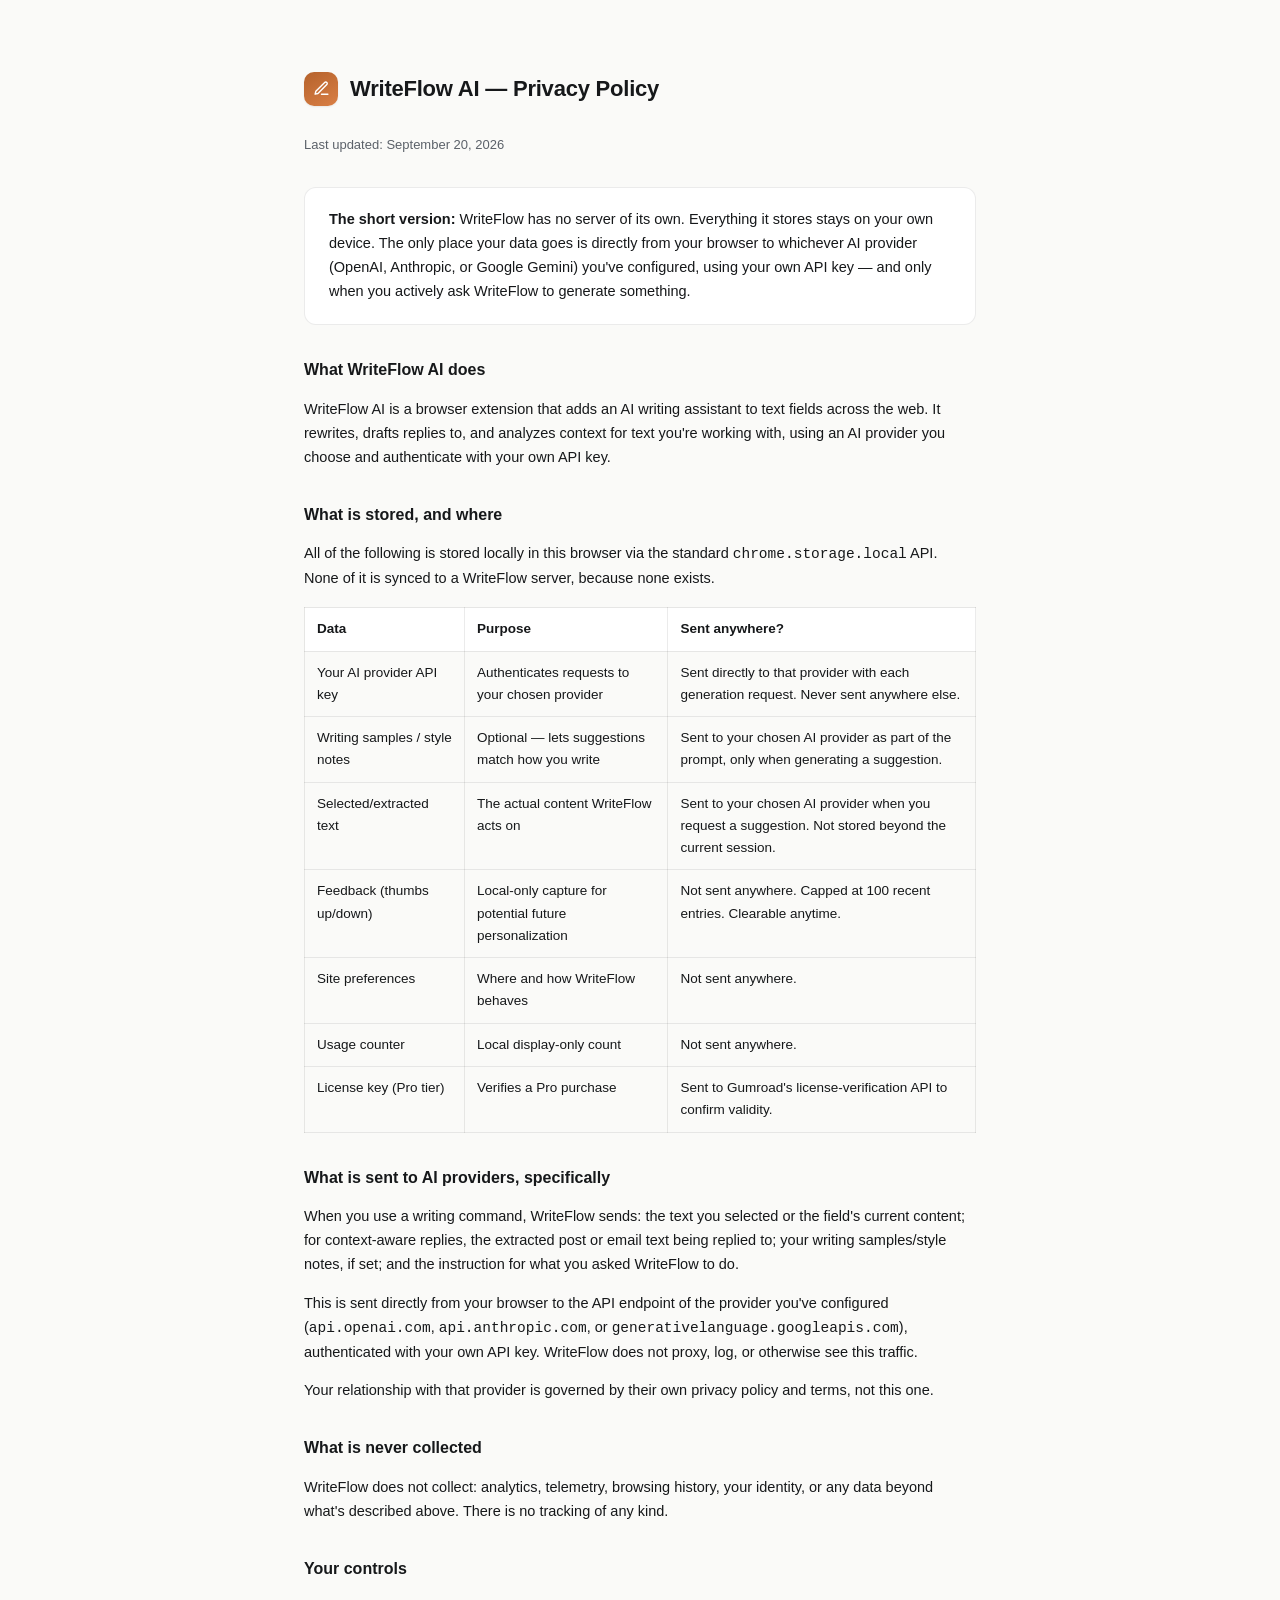
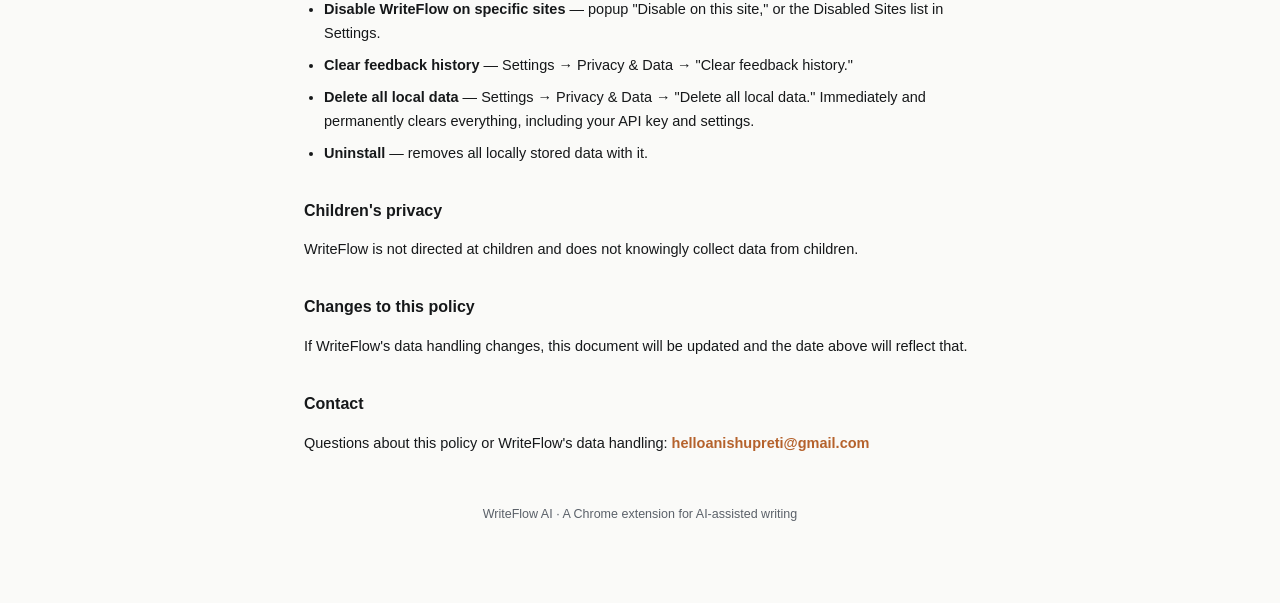
==== privacy-policy.html @ 7f899734 "Add files via upload" ====
<!doctype html>
<html lang="en">
<head>
<meta charset="utf-8" />
<meta name="viewport" content="width=device-width, initial-scale=1" />
<title>WriteFlow AI — Privacy Policy</title>
<style>
  :root {
    --ink: #16181A; --bg: #FAFAF8; --surface: #FFFFFF; --muted: #5B6169;
    --accent: #B5622C; --accent-2: #D97F45;
    --border: rgba(0,0,0,0.08); --shadow-sm: 0 1px 2px rgba(0,0,0,.07);
  }
  * { box-sizing: border-box; }
  body {
    max-width: 720px; margin: 0 auto; padding: 56px 24px 80px;
    font-family: -apple-system, BlinkMacSystemFont, "Segoe UI", Arial, sans-serif;
    color: var(--ink); background: var(--bg); line-height: 1.65;
  }
  header { display: flex; align-items: center; gap: 12px; margin-bottom: 8px; }
  .mark { width: 34px; height: 34px; border-radius: 10px; background: linear-gradient(150deg, var(--accent), var(--accent-2));
    display: flex; align-items: center; justify-content: center; box-shadow: var(--shadow-sm); flex-shrink: 0; }
  h1 { font-size: 22px; font-weight: 800; letter-spacing: -0.01em; }
  p.updated { color: var(--muted); font-size: 13px; margin: 12px 0 32px; }
  h2 { font-size: 16px; font-weight: 750; margin: 32px 0 12px; }
  p { font-size: 14.5px; margin-bottom: 14px; }
  table { width: 100%; border-collapse: collapse; margin: 16px 0; font-size: 13.5px; }
  th, td { text-align: left; padding: 10px 12px; border: 1px solid var(--border); vertical-align: top; }
  th { background: var(--surface); font-weight: 700; }
  .card { background: var(--surface); border: 1px solid var(--border); border-radius: 12px; padding: 20px 24px; margin: 18px 0; }
  a { color: var(--accent); font-weight: 650; text-decoration: none; }
  a:hover { text-decoration: underline; }
  ul { padding-left: 20px; }
  li { margin-bottom: 8px; font-size: 14.5px; }
  footer { margin-top: 48px; font-size: 12.5px; color: var(--muted); text-align: center; }
</style>
</head>
<body>
  <header>
    <div class="mark">
      <svg width="17" height="17" viewBox="0 0 24 24" fill="none" stroke="#fff" stroke-width="2" stroke-linecap="round" stroke-linejoin="round"><path d="M12 20h9"/><path d="M16.5 3.5a2.121 2.121 0 0 1 3 3L7 19l-4 1 1-4Z"/></svg>
    </div>
    <h1>WriteFlow AI — Privacy Policy</h1>
  </header>
  <p class="updated">Last updated: September 20, 2026</p>

  <div class="card">
    <p style="margin:0;"><b>The short version:</b> WriteFlow has no server of its own. Everything it stores stays on your own device. The only place your data goes is directly from your browser to whichever AI provider (OpenAI, Anthropic, or Google Gemini) you've configured, using your own API key — and only when you actively ask WriteFlow to generate something.</p>
  </div>

  <h2>What WriteFlow AI does</h2>
  <p>WriteFlow AI is a browser extension that adds an AI writing assistant to text fields across the web. It rewrites, drafts replies to, and analyzes context for text you're working with, using an AI provider you choose and authenticate with your own API key.</p>

  <h2>What is stored, and where</h2>
  <p>All of the following is stored locally in this browser via the standard <code>chrome.storage.local</code> API. None of it is synced to a WriteFlow server, because none exists.</p>

  <table>
    <tr><th>Data</th><th>Purpose</th><th>Sent anywhere?</th></tr>
    <tr><td>Your AI provider API key</td><td>Authenticates requests to your chosen provider</td><td>Sent directly to that provider with each generation request. Never sent anywhere else.</td></tr>
    <tr><td>Writing samples / style notes</td><td>Optional — lets suggestions match how you write</td><td>Sent to your chosen AI provider as part of the prompt, only when generating a suggestion.</td></tr>
    <tr><td>Selected/extracted text</td><td>The actual content WriteFlow acts on</td><td>Sent to your chosen AI provider when you request a suggestion. Not stored beyond the current session.</td></tr>
    <tr><td>Feedback (thumbs up/down)</td><td>Local-only capture for potential future personalization</td><td>Not sent anywhere. Capped at 100 recent entries. Clearable anytime.</td></tr>
    <tr><td>Site preferences</td><td>Where and how WriteFlow behaves</td><td>Not sent anywhere.</td></tr>
    <tr><td>Usage counter</td><td>Local display-only count</td><td>Not sent anywhere.</td></tr>
    <tr><td>License key (Pro tier)</td><td>Verifies a Pro purchase</td><td>Sent to Gumroad's license-verification API to confirm validity.</td></tr>
  </table>

  <h2>What is sent to AI providers, specifically</h2>
  <p>When you use a writing command, WriteFlow sends: the text you selected or the field's current content; for context-aware replies, the extracted post or email text being replied to; your writing samples/style notes, if set; and the instruction for what you asked WriteFlow to do.</p>
  <p>This is sent directly from your browser to the API endpoint of the provider you've configured (<code>api.openai.com</code>, <code>api.anthropic.com</code>, or <code>generativelanguage.googleapis.com</code>), authenticated with your own API key. WriteFlow does not proxy, log, or otherwise see this traffic.</p>
  <p>Your relationship with that provider is governed by their own privacy policy and terms, not this one.</p>

  <h2>What is never collected</h2>
  <p>WriteFlow does not collect: analytics, telemetry, browsing history, your identity, or any data beyond what's described above. There is no tracking of any kind.</p>

  <h2>Your controls</h2>
  <ul>
    <li><b>Disable WriteFlow on specific sites</b> — popup "Disable on this site," or the Disabled Sites list in Settings.</li>
    <li><b>Clear feedback history</b> — Settings → Privacy &amp; Data → "Clear feedback history."</li>
    <li><b>Delete all local data</b> — Settings → Privacy &amp; Data → "Delete all local data." Immediately and permanently clears everything, including your API key and settings.</li>
    <li><b>Uninstall</b> — removes all locally stored data with it.</li>
  </ul>

  <h2>Children's privacy</h2>
  <p>WriteFlow is not directed at children and does not knowingly collect data from children.</p>

  <h2>Changes to this policy</h2>
  <p>If WriteFlow's data handling changes, this document will be updated and the date above will reflect that.</p>

  <h2>Contact</h2>
  <p>Questions about this policy or WriteFlow's data handling: <a href="mailto:helloanishupreti@gmail.com">helloanishupreti@gmail.com</a></p>

  <footer>WriteFlow AI · A Chrome extension for AI-assisted writing</footer>
</body>
</html>
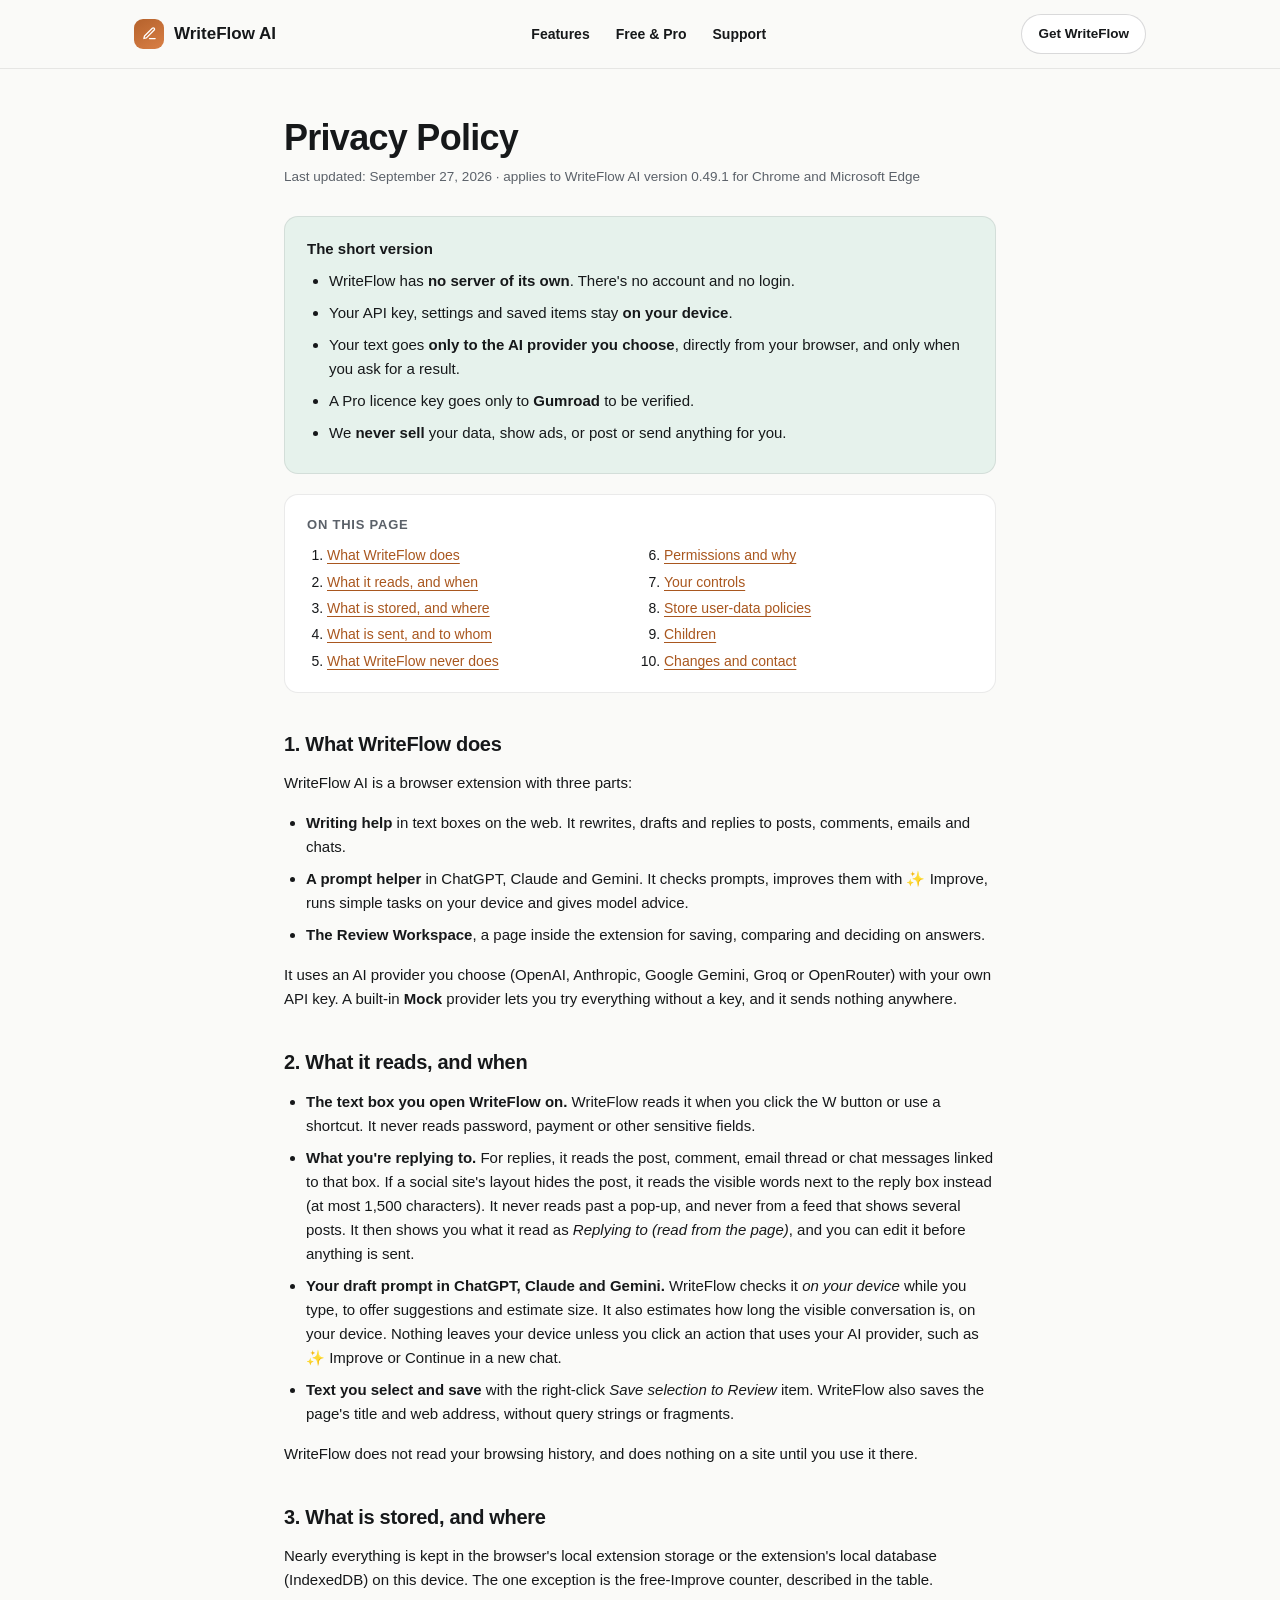
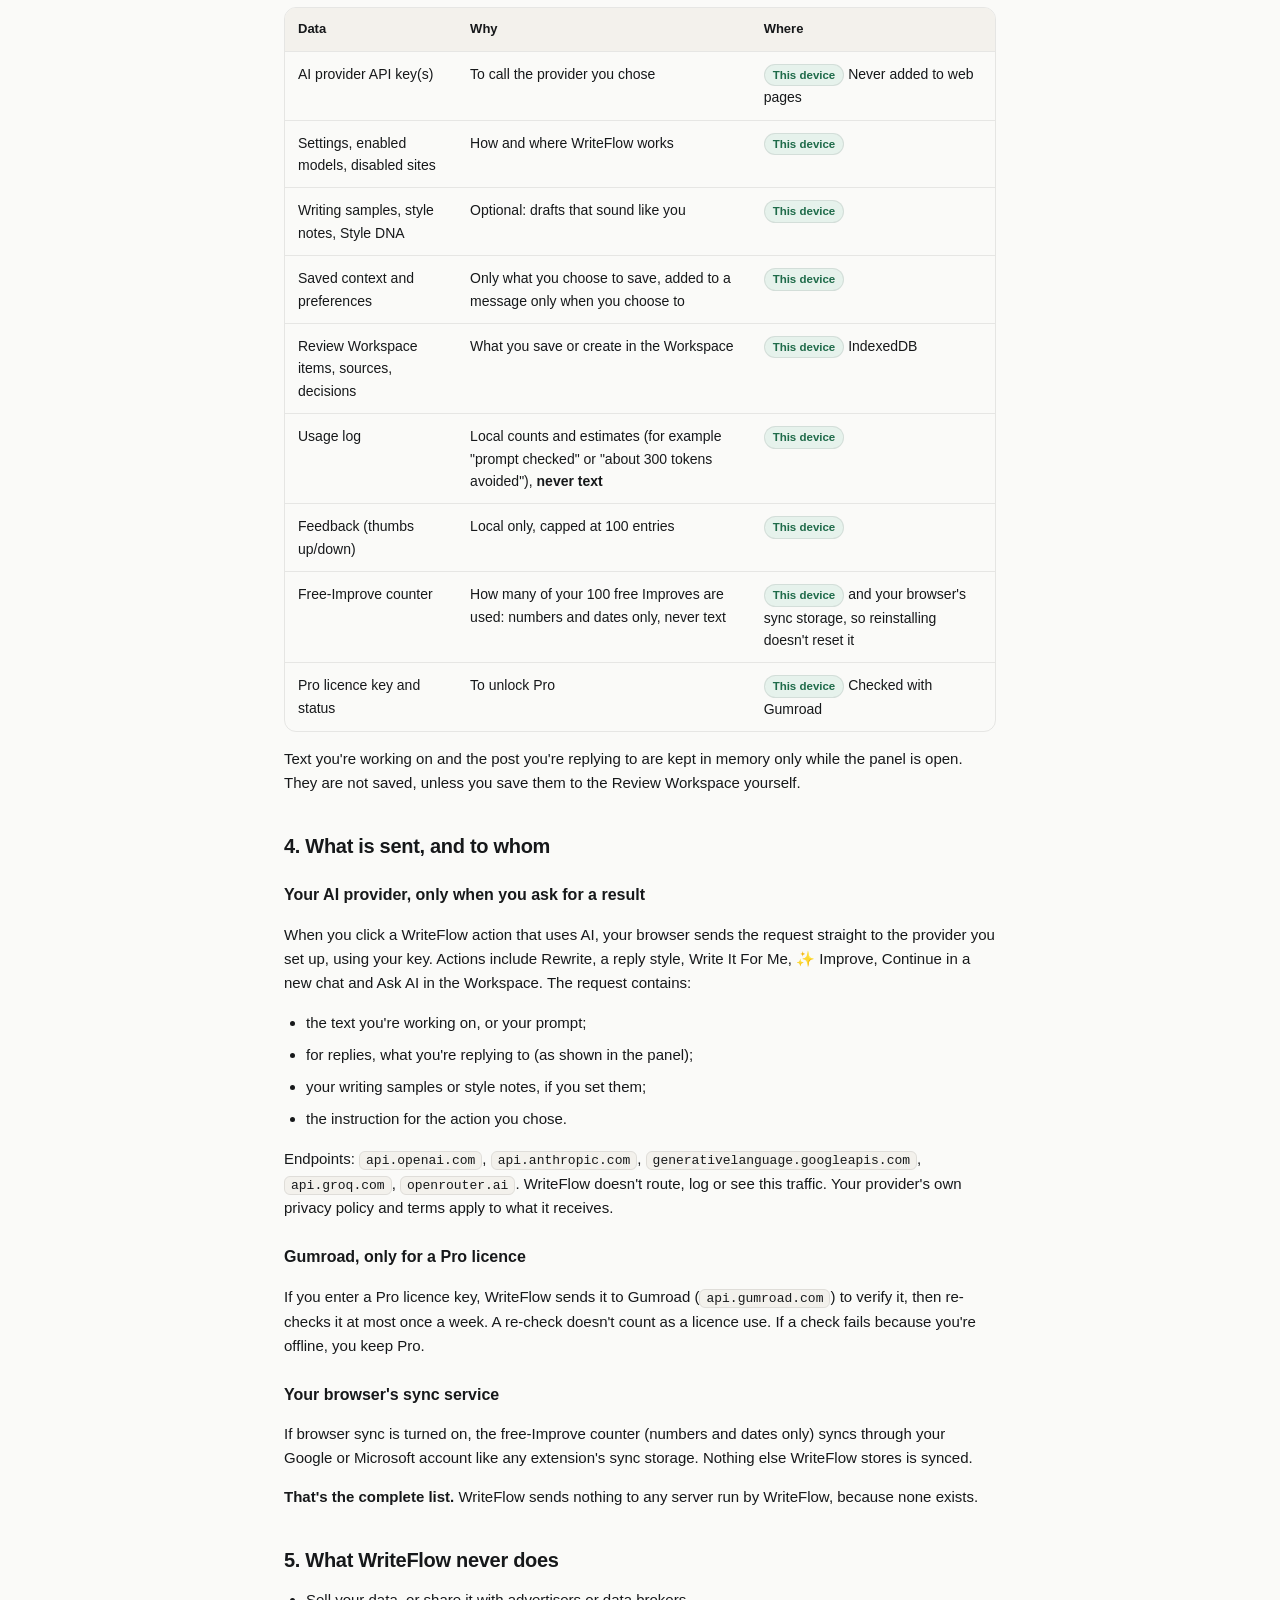
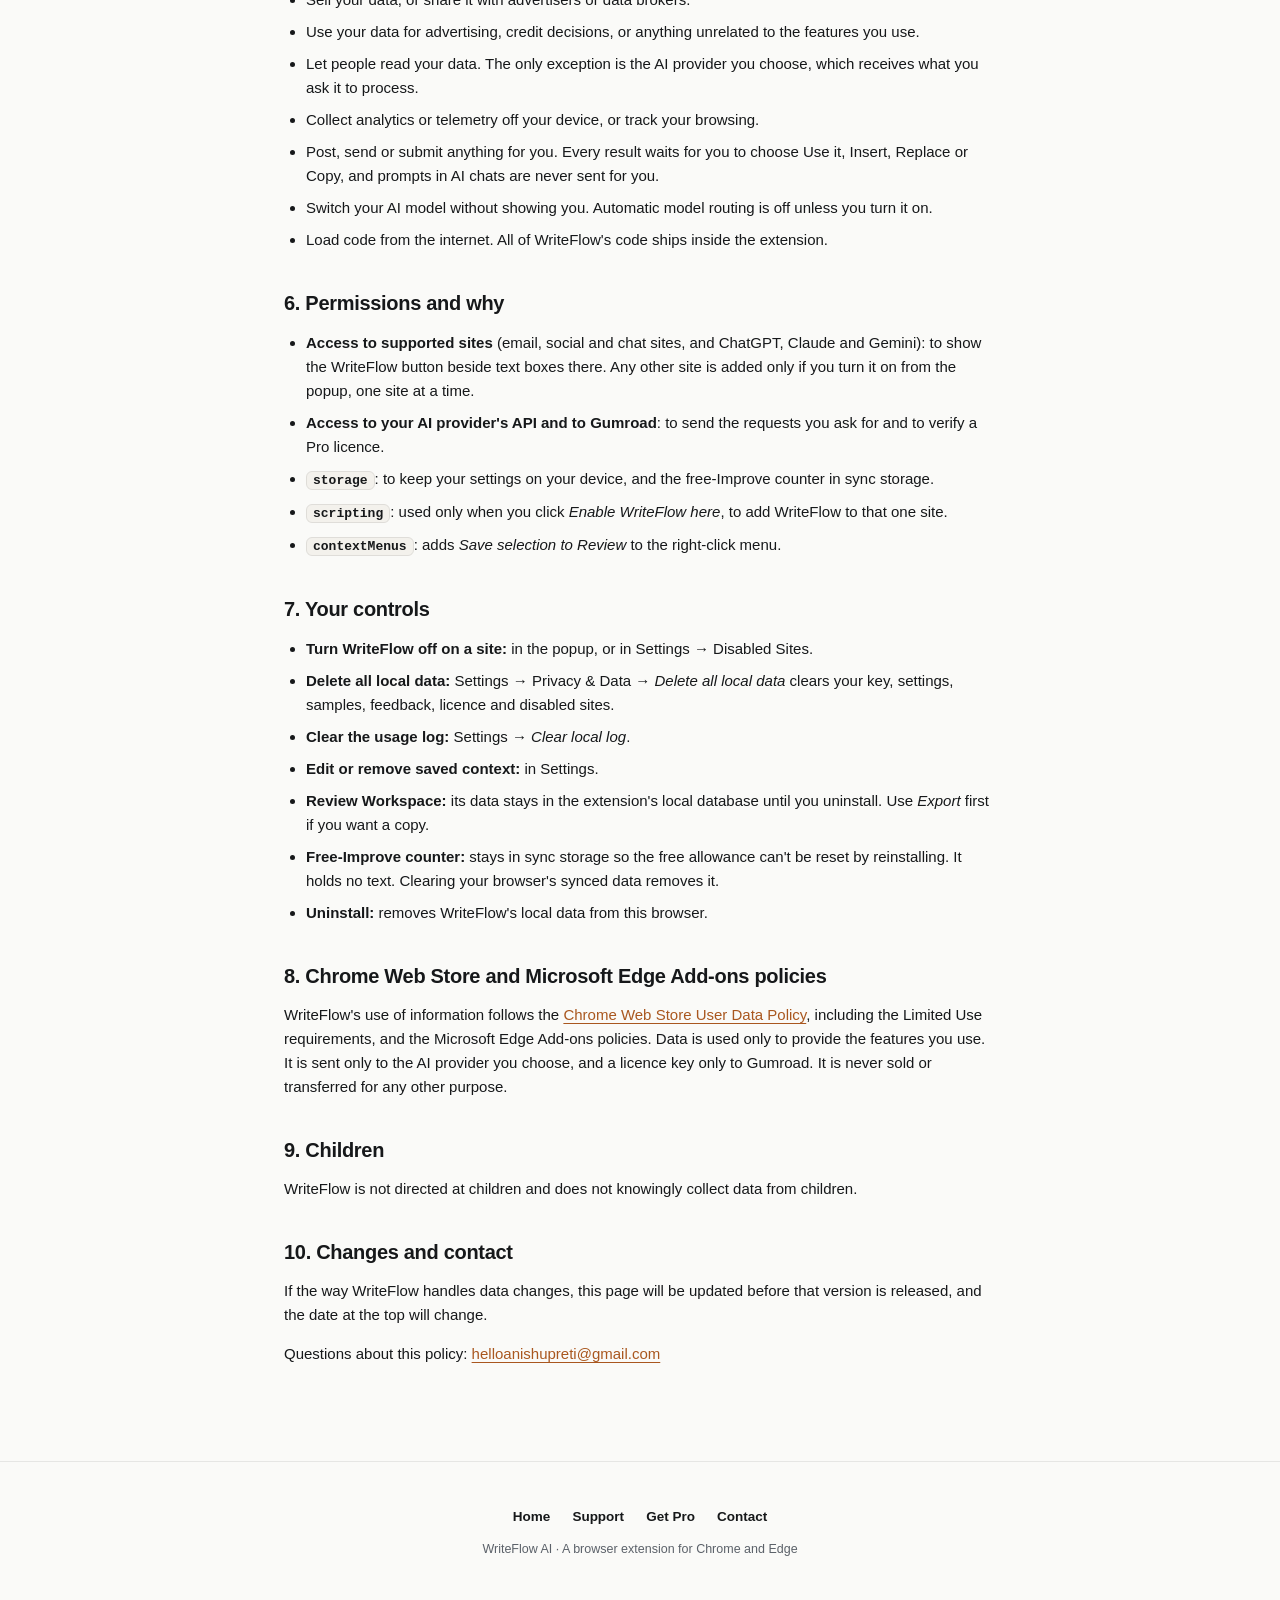
==== commit 2df06043: "Add files via upload" ====
--- a/privacy-policy.html
+++ b/privacy-policy.html
@@ -2,93 +2,153 @@
 <html lang="en">
 <head>
 <meta charset="utf-8" />
-<meta name="viewport" content="width=device-width, initial-scale=1" />
+<meta name="viewport" content="width=device-width, initial-scale=1, viewport-fit=cover" />
 <title>WriteFlow AI — Privacy Policy</title>
-<style>
-  :root {
-    --ink: #16181A; --bg: #FAFAF8; --surface: #FFFFFF; --muted: #5B6169;
-    --accent: #B5622C; --accent-2: #D97F45;
-    --border: rgba(0,0,0,0.08); --shadow-sm: 0 1px 2px rgba(0,0,0,.07);
-  }
-  * { box-sizing: border-box; }
-  body {
-    max-width: 720px; margin: 0 auto; padding: 56px 24px 80px;
-    font-family: -apple-system, BlinkMacSystemFont, "Segoe UI", Arial, sans-serif;
-    color: var(--ink); background: var(--bg); line-height: 1.65;
-  }
-  header { display: flex; align-items: center; gap: 12px; margin-bottom: 8px; }
-  .mark { width: 34px; height: 34px; border-radius: 10px; background: linear-gradient(150deg, var(--accent), var(--accent-2));
-    display: flex; align-items: center; justify-content: center; box-shadow: var(--shadow-sm); flex-shrink: 0; }
-  h1 { font-size: 22px; font-weight: 800; letter-spacing: -0.01em; }
-  p.updated { color: var(--muted); font-size: 13px; margin: 12px 0 32px; }
-  h2 { font-size: 16px; font-weight: 750; margin: 32px 0 12px; }
-  p { font-size: 14.5px; margin-bottom: 14px; }
-  table { width: 100%; border-collapse: collapse; margin: 16px 0; font-size: 13.5px; }
-  th, td { text-align: left; padding: 10px 12px; border: 1px solid var(--border); vertical-align: top; }
-  th { background: var(--surface); font-weight: 700; }
-  .card { background: var(--surface); border: 1px solid var(--border); border-radius: 12px; padding: 20px 24px; margin: 18px 0; }
-  a { color: var(--accent); font-weight: 650; text-decoration: none; }
-  a:hover { text-decoration: underline; }
-  ul { padding-left: 20px; }
-  li { margin-bottom: 8px; font-size: 14.5px; }
-  footer { margin-top: 48px; font-size: 12.5px; color: var(--muted); text-align: center; }
-</style>
+<meta name="description" content="How the WriteFlow AI browser extension handles your data: no WriteFlow server, keys stay on your device, text goes only to the AI provider you choose." />
+<link rel="stylesheet" href="site.css" />
 </head>
 <body>
-  <header>
-    <div class="mark">
-      <svg width="17" height="17" viewBox="0 0 24 24" fill="none" stroke="#fff" stroke-width="2" stroke-linecap="round" stroke-linejoin="round"><path d="M12 20h9"/><path d="M16.5 3.5a2.121 2.121 0 0 1 3 3L7 19l-4 1 1-4Z"/></svg>
-    </div>
-    <h1>WriteFlow AI — Privacy Policy</h1>
-  </header>
-  <p class="updated">Last updated: September 20, 2026</p>
+<a class="skip" href="#main">Skip to content</a>
+<nav class="top" aria-label="Main">
+  <div class="wrap">
+    <a class="brand" href="index.html"><span class="mark" aria-hidden="true"><svg width="15" height="15" viewBox="0 0 24 24" fill="none" stroke="#fff" stroke-width="2" stroke-linecap="round" stroke-linejoin="round"><path d="M12 20h9"/><path d="M16.5 3.5a2.121 2.121 0 0 1 3 3L7 19l-4 1 1-4Z"/></svg></span>WriteFlow AI</a>
+    <div class="nav-links"><a href="index.html#features">Features</a><a href="index.html#pricing">Free &amp; Pro</a><a href="support.html">Support</a></div>
+    <a class="btn btn-ghost btn-sm" href="index.html#install">Get WriteFlow</a>
+  </div>
+</nav>
 
-  <div class="card">
-    <p style="margin:0;"><b>The short version:</b> WriteFlow has no server of its own. Everything it stores stays on your own device. The only place your data goes is directly from your browser to whichever AI provider (OpenAI, Anthropic, or Google Gemini) you've configured, using your own API key — and only when you actively ask WriteFlow to generate something.</p>
+<main class="doc" id="main">
+  <h1>Privacy Policy</h1>
+  <p class="meta">Last updated: September 27, 2026 · applies to WriteFlow AI version 0.49.1 for Chrome and Microsoft Edge</p>
+
+  <div class="summary-card">
+    <p><b>The short version</b></p>
+    <ul>
+      <li>WriteFlow has <b>no server of its own</b>. There's no account and no login.</li>
+      <li>Your API key, settings and saved items stay <b>on your device</b>.</li>
+      <li>Your text goes <b>only to the AI provider you choose</b>, directly from your browser, and only when you ask for a result.</li>
+      <li>A Pro licence key goes only to <b>Gumroad</b> to be verified.</li>
+      <li>We <b>never sell</b> your data, show ads, or post or send anything for you.</li>
+    </ul>
   </div>
 
-  <h2>What WriteFlow AI does</h2>
-  <p>WriteFlow AI is a browser extension that adds an AI writing assistant to text fields across the web. It rewrites, drafts replies to, and analyzes context for text you're working with, using an AI provider you choose and authenticate with your own API key.</p>
+  <nav class="toc" aria-label="On this page">
+    <strong>On this page</strong>
+    <ol>
+      <li><a href="#what">What WriteFlow does</a></li>
+      <li><a href="#read">What it reads, and when</a></li>
+      <li><a href="#stored">What is stored, and where</a></li>
+      <li><a href="#sent">What is sent, and to whom</a></li>
+      <li><a href="#never">What WriteFlow never does</a></li>
+      <li><a href="#permissions">Permissions and why</a></li>
+      <li><a href="#controls">Your controls</a></li>
+      <li><a href="#store-policy">Store user-data policies</a></li>
+      <li><a href="#children">Children</a></li>
+      <li><a href="#changes">Changes and contact</a></li>
+    </ol>
+  </nav>
 
-  <h2>What is stored, and where</h2>
-  <p>All of the following is stored locally in this browser via the standard <code>chrome.storage.local</code> API. None of it is synced to a WriteFlow server, because none exists.</p>
+  <h2 id="what">1. What WriteFlow does</h2>
+  <p>WriteFlow AI is a browser extension with three parts:</p>
+  <ul>
+    <li><b>Writing help</b> in text boxes on the web. It rewrites, drafts and replies to posts, comments, emails and chats.</li>
+    <li><b>A prompt helper</b> in ChatGPT, Claude and Gemini. It checks prompts, improves them with ✨ Improve, runs simple tasks on your device and gives model advice.</li>
+    <li><b>The Review Workspace</b>, a page inside the extension for saving, comparing and deciding on answers.</li>
+  </ul>
+  <p>It uses an AI provider you choose (OpenAI, Anthropic, Google Gemini, Groq or OpenRouter) with your own API key. A built-in <b>Mock</b> provider lets you try everything without a key, and it sends nothing anywhere.</p>
 
-  <table>
-    <tr><th>Data</th><th>Purpose</th><th>Sent anywhere?</th></tr>
-    <tr><td>Your AI provider API key</td><td>Authenticates requests to your chosen provider</td><td>Sent directly to that provider with each generation request. Never sent anywhere else.</td></tr>
-    <tr><td>Writing samples / style notes</td><td>Optional — lets suggestions match how you write</td><td>Sent to your chosen AI provider as part of the prompt, only when generating a suggestion.</td></tr>
-    <tr><td>Selected/extracted text</td><td>The actual content WriteFlow acts on</td><td>Sent to your chosen AI provider when you request a suggestion. Not stored beyond the current session.</td></tr>
-    <tr><td>Feedback (thumbs up/down)</td><td>Local-only capture for potential future personalization</td><td>Not sent anywhere. Capped at 100 recent entries. Clearable anytime.</td></tr>
-    <tr><td>Site preferences</td><td>Where and how WriteFlow behaves</td><td>Not sent anywhere.</td></tr>
-    <tr><td>Usage counter</td><td>Local display-only count</td><td>Not sent anywhere.</td></tr>
-    <tr><td>License key (Pro tier)</td><td>Verifies a Pro purchase</td><td>Sent to Gumroad's license-verification API to confirm validity.</td></tr>
-  </table>
+  <h2 id="read">2. What it reads, and when</h2>
+  <ul>
+    <li><b>The text box you open WriteFlow on.</b> WriteFlow reads it when you click the W button or use a shortcut. It never reads password, payment or other sensitive fields.</li>
+    <li><b>What you're replying to.</b> For replies, it reads the post, comment, email thread or chat messages linked to that box. If a social site's layout hides the post, it reads the visible words next to the reply box instead (at most 1,500 characters). It never reads past a pop-up, and never from a feed that shows several posts. It then shows you what it read as <i>Replying to (read from the page)</i>, and you can edit it before anything is sent.</li>
+    <li><b>Your draft prompt in ChatGPT, Claude and Gemini.</b> WriteFlow checks it <i>on your device</i> while you type, to offer suggestions and estimate size. It also estimates how long the visible conversation is, on your device. Nothing leaves your device unless you click an action that uses your AI provider, such as ✨ Improve or Continue in a new chat.</li>
+    <li><b>Text you select and save</b> with the right-click <i>Save selection to Review</i> item. WriteFlow also saves the page's title and web address, without query strings or fragments.</li>
+  </ul>
+  <p>WriteFlow does not read your browsing history, and does nothing on a site until you use it there.</p>
 
-  <h2>What is sent to AI providers, specifically</h2>
-  <p>When you use a writing command, WriteFlow sends: the text you selected or the field's current content; for context-aware replies, the extracted post or email text being replied to; your writing samples/style notes, if set; and the instruction for what you asked WriteFlow to do.</p>
-  <p>This is sent directly from your browser to the API endpoint of the provider you've configured (<code>api.openai.com</code>, <code>api.anthropic.com</code>, or <code>generativelanguage.googleapis.com</code>), authenticated with your own API key. WriteFlow does not proxy, log, or otherwise see this traffic.</p>
-  <p>Your relationship with that provider is governed by their own privacy policy and terms, not this one.</p>
+  <h2 id="stored">3. What is stored, and where</h2>
+  <p>Nearly everything is kept in the browser's local extension storage or the extension's local database (IndexedDB) on this device. The one exception is the free-Improve counter, described in the table.</p>
+  <div class="table-scroll" tabindex="0" role="region" aria-label="Data WriteFlow stores">
+    <table>
+      <thead><tr><th>Data</th><th>Why</th><th>Where</th></tr></thead>
+      <tbody>
+        <tr><td>AI provider API key(s)</td><td>To call the provider you chose</td><td><span class="tag local">This device</span> Never added to web pages</td></tr>
+        <tr><td>Settings, enabled models, disabled sites</td><td>How and where WriteFlow works</td><td><span class="tag local">This device</span></td></tr>
+        <tr><td>Writing samples, style notes, Style DNA</td><td>Optional: drafts that sound like you</td><td><span class="tag local">This device</span></td></tr>
+        <tr><td>Saved context and preferences</td><td>Only what you choose to save, added to a message only when you choose to</td><td><span class="tag local">This device</span></td></tr>
+        <tr><td>Review Workspace items, sources, decisions</td><td>What you save or create in the Workspace</td><td><span class="tag local">This device</span> IndexedDB</td></tr>
+        <tr><td>Usage log</td><td>Local counts and estimates (for example "prompt checked" or "about 300 tokens avoided"), <b>never text</b></td><td><span class="tag local">This device</span></td></tr>
+        <tr><td>Feedback (thumbs up/down)</td><td>Local only, capped at 100 entries</td><td><span class="tag local">This device</span></td></tr>
+        <tr><td>Free-Improve counter</td><td>How many of your 100 free Improves are used: numbers and dates only, never text</td><td><span class="tag local">This device</span> and your browser's sync storage, so reinstalling doesn't reset it</td></tr>
+        <tr><td>Pro licence key and status</td><td>To unlock Pro</td><td><span class="tag local">This device</span> Checked with Gumroad</td></tr>
+      </tbody>
+    </table>
+  </div>
+  <p>Text you're working on and the post you're replying to are kept in memory only while the panel is open. They are not saved, unless you save them to the Review Workspace yourself.</p>
 
-  <h2>What is never collected</h2>
-  <p>WriteFlow does not collect: analytics, telemetry, browsing history, your identity, or any data beyond what's described above. There is no tracking of any kind.</p>
+  <h2 id="sent">4. What is sent, and to whom</h2>
+  <h3>Your AI provider, only when you ask for a result</h3>
+  <p>When you click a WriteFlow action that uses AI, your browser sends the request straight to the provider you set up, using your key. Actions include Rewrite, a reply style, Write It For Me, ✨ Improve, Continue in a new chat and Ask AI in the Workspace. The request contains:</p>
+  <ul>
+    <li>the text you're working on, or your prompt;</li>
+    <li>for replies, what you're replying to (as shown in the panel);</li>
+    <li>your writing samples or style notes, if you set them;</li>
+    <li>the instruction for the action you chose.</li>
+  </ul>
+  <p>Endpoints: <code>api.openai.com</code>, <code>api.anthropic.com</code>, <code>generativelanguage.googleapis.com</code>, <code>api.groq.com</code>, <code>openrouter.ai</code>. WriteFlow doesn't route, log or see this traffic. Your provider's own privacy policy and terms apply to what it receives.</p>
+  <h3>Gumroad, only for a Pro licence</h3>
+  <p>If you enter a Pro licence key, WriteFlow sends it to Gumroad (<code>api.gumroad.com</code>) to verify it, then re-checks it at most once a week. A re-check doesn't count as a licence use. If a check fails because you're offline, you keep Pro.</p>
+  <h3>Your browser's sync service</h3>
+  <p>If browser sync is turned on, the free-Improve counter (numbers and dates only) syncs through your Google or Microsoft account like any extension's sync storage. Nothing else WriteFlow stores is synced.</p>
+  <p><b>That's the complete list.</b> WriteFlow sends nothing to any server run by WriteFlow, because none exists.</p>
 
-  <h2>Your controls</h2>
+  <h2 id="never">5. What WriteFlow never does</h2>
   <ul>
-    <li><b>Disable WriteFlow on specific sites</b> — popup "Disable on this site," or the Disabled Sites list in Settings.</li>
-    <li><b>Clear feedback history</b> — Settings → Privacy &amp; Data → "Clear feedback history."</li>
-    <li><b>Delete all local data</b> — Settings → Privacy &amp; Data → "Delete all local data." Immediately and permanently clears everything, including your API key and settings.</li>
-    <li><b>Uninstall</b> — removes all locally stored data with it.</li>
+    <li>Sell your data, or share it with advertisers or data brokers.</li>
+    <li>Use your data for advertising, credit decisions, or anything unrelated to the features you use.</li>
+    <li>Let people read your data. The only exception is the AI provider you choose, which receives what you ask it to process.</li>
+    <li>Collect analytics or telemetry off your device, or track your browsing.</li>
+    <li>Post, send or submit anything for you. Every result waits for you to choose Use it, Insert, Replace or Copy, and prompts in AI chats are never sent for you.</li>
+    <li>Switch your AI model without showing you. Automatic model routing is off unless you turn it on.</li>
+    <li>Load code from the internet. All of WriteFlow's code ships inside the extension.</li>
   </ul>
 
-  <h2>Children's privacy</h2>
+  <h2 id="permissions">6. Permissions and why</h2>
+  <ul>
+    <li><b>Access to supported sites</b> (email, social and chat sites, and ChatGPT, Claude and Gemini): to show the WriteFlow button beside text boxes there. Any other site is added only if you turn it on from the popup, one site at a time.</li>
+    <li><b>Access to your AI provider's API and to Gumroad</b>: to send the requests you ask for and to verify a Pro licence.</li>
+    <li><b><code>storage</code></b>: to keep your settings on your device, and the free-Improve counter in sync storage.</li>
+    <li><b><code>scripting</code></b>: used only when you click <i>Enable WriteFlow here</i>, to add WriteFlow to that one site.</li>
+    <li><b><code>contextMenus</code></b>: adds <i>Save selection to Review</i> to the right-click menu.</li>
+  </ul>
+
+  <h2 id="controls">7. Your controls</h2>
+  <ul>
+    <li><b>Turn WriteFlow off on a site:</b> in the popup, or in Settings → Disabled Sites.</li>
+    <li><b>Delete all local data:</b> Settings → Privacy &amp; Data → <i>Delete all local data</i> clears your key, settings, samples, feedback, licence and disabled sites.</li>
+    <li><b>Clear the usage log:</b> Settings → <i>Clear local log</i>.</li>
+    <li><b>Edit or remove saved context:</b> in Settings.</li>
+    <li><b>Review Workspace:</b> its data stays in the extension's local database until you uninstall. Use <i>Export</i> first if you want a copy.</li>
+    <li><b>Free-Improve counter:</b> stays in sync storage so the free allowance can't be reset by reinstalling. It holds no text. Clearing your browser's synced data removes it.</li>
+    <li><b>Uninstall:</b> removes WriteFlow's local data from this browser.</li>
+  </ul>
+
+  <h2 id="store-policy">8. Chrome Web Store and Microsoft Edge Add-ons policies</h2>
+  <p>WriteFlow's use of information follows the <a href="https://developer.chrome.com/docs/webstore/program-policies/user-data-faq" target="_blank" rel="noopener">Chrome Web Store User Data Policy</a>, including the Limited Use requirements, and the Microsoft Edge Add-ons policies. Data is used only to provide the features you use. It is sent only to the AI provider you choose, and a licence key only to Gumroad. It is never sold or transferred for any other purpose.</p>
+
+  <h2 id="children">9. Children</h2>
   <p>WriteFlow is not directed at children and does not knowingly collect data from children.</p>
 
-  <h2>Changes to this policy</h2>
-  <p>If WriteFlow's data handling changes, this document will be updated and the date above will reflect that.</p>
+  <h2 id="changes">10. Changes and contact</h2>
+  <p>If the way WriteFlow handles data changes, this page will be updated before that version is released, and the date at the top will change.</p>
+  <p>Questions about this policy: <a href="mailto:helloanishupreti@gmail.com">helloanishupreti@gmail.com</a></p>
+</main>
 
-  <h2>Contact</h2>
-  <p>Questions about this policy or WriteFlow's data handling: <a href="mailto:helloanishupreti@gmail.com">helloanishupreti@gmail.com</a></p>
-
-  <footer>WriteFlow AI · A Chrome extension for AI-assisted writing</footer>
+<footer class="site-foot">
+  <div class="wrap">
+    <div class="foot-links"><a href="index.html">Home</a><a href="support.html">Support</a><a href="https://anishup.gumroad.com/l/writeflow-ai" target="_blank" rel="noopener">Get Pro</a><a href="mailto:helloanishupreti@gmail.com">Contact</a></div>
+    <div class="copyright">WriteFlow AI · A browser extension for Chrome and Edge</div>
+  </div>
+</footer>
 </body>
 </html>
--- a/site.css
+++ b/site.css
@@ -0,0 +1,232 @@
+/* WriteFlow AI website — shared styles (index, privacy, support). */
+:root {
+  --ink: #16181A; --bg: #FAFAF8; --surface: #FFFFFF; --sunk: #F3F1EC; --muted: #5B6169;
+  --accent: #A9571F; --accent-2: #D97F45; --accent-ink: #FFFFFF; --accent-soft: #FBF0E6;
+  --pro-ink: #8A4A1E; --pro-border: #EAD2B8; --ok: #1F6B4A; --ok-soft: #E6F2EC;
+  --border: rgba(22,24,26,0.09); --border-strong: rgba(22,24,26,0.16); --hover: rgba(22,24,26,0.045);
+  --shadow-sm: 0 1px 2px rgba(0,0,0,.07); --shadow: 0 18px 44px rgba(60,30,10,.14);
+  --nav-bg: rgba(250,250,248,0.9); --shot-bg: #FFFFFF;
+  color-scheme: light;
+}
+@media (prefers-color-scheme: dark) {
+  :root:not([data-theme="light"]) {
+    --ink: #F2F1ED; --bg: #141517; --surface: #1D1E21; --sunk: #18191B; --muted: #A2A7AD;
+    --accent: #E59A63; --accent-2: #F0B283; --accent-ink: #1E1105; --accent-soft: #2C2119;
+    --pro-ink: #F0B283; --pro-border: #4A3423; --ok: #7FD1A8; --ok-soft: #17291F;
+    --border: rgba(255,255,255,0.09); --border-strong: rgba(255,255,255,0.16); --hover: rgba(255,255,255,0.05);
+    --shadow: 0 18px 44px rgba(0,0,0,.45); --nav-bg: rgba(20,21,23,0.88); --shot-bg: #FFFFFF;
+    color-scheme: dark;
+  }
+}
+:root[data-theme="dark"] {
+  --ink: #F2F1ED; --bg: #141517; --surface: #1D1E21; --sunk: #18191B; --muted: #A2A7AD;
+  --accent: #E59A63; --accent-2: #F0B283; --accent-ink: #1E1105; --accent-soft: #2C2119;
+  --pro-ink: #F0B283; --pro-border: #4A3423; --ok: #7FD1A8; --ok-soft: #17291F;
+  --border: rgba(255,255,255,0.09); --border-strong: rgba(255,255,255,0.16); --hover: rgba(255,255,255,0.05);
+  --shadow: 0 18px 44px rgba(0,0,0,.45); --nav-bg: rgba(20,21,23,0.88); --shot-bg: #FFFFFF;
+  color-scheme: dark;
+}
+
+* { box-sizing: border-box; }
+html { scroll-behavior: smooth; scroll-padding-top: 76px; }
+@media (prefers-reduced-motion: reduce) { html { scroll-behavior: auto; } * { transition: none !important; animation: none !important; } }
+body {
+  margin: 0; font-family: -apple-system, BlinkMacSystemFont, "Segoe UI", Roboto, Arial, sans-serif;
+  color: var(--ink); background: var(--bg); line-height: 1.6; -webkit-font-smoothing: antialiased;
+}
+.wrap { max-width: 1060px; margin: 0 auto; padding-inline: 24px; }
+@media (max-width: 480px) { .wrap { padding-inline: 16px; } }
+a { color: var(--accent); text-underline-offset: 3px; }
+img { max-width: 100%; display: block; }
+h1, h2, h3 { text-wrap: balance; }
+:focus-visible { outline: 2.5px solid var(--accent); outline-offset: 2px; border-radius: 6px; }
+.skip { position: absolute; left: -999px; top: 8px; background: var(--surface); padding: 8px 12px; border-radius: 8px; z-index: 300; }
+.skip:focus { left: 8px; }
+
+/* Nav */
+nav.top { position: sticky; top: 0; z-index: 100; background: var(--nav-bg); backdrop-filter: blur(10px); border-bottom: 1px solid var(--border); }
+nav.top .wrap { display: flex; align-items: center; justify-content: space-between; gap: 16px; padding-block: 14px; }
+.brand { display: flex; align-items: center; gap: 10px; font-weight: 800; font-size: 17px; color: var(--ink); text-decoration: none; }
+.mark { width: 30px; height: 30px; border-radius: 9px; background: linear-gradient(150deg, #B5622C, #D97F45); display: flex; align-items: center; justify-content: center; flex-shrink: 0; }
+.nav-links { display: flex; gap: 26px; font-size: 14px; font-weight: 600; }
+.nav-links a { color: var(--ink); text-decoration: none; }
+.nav-links a:hover { color: var(--accent); }
+@media (max-width: 820px) { .nav-links { display: none; } }
+
+/* Buttons */
+.btn { display: inline-flex; align-items: center; justify-content: center; gap: 8px; padding: 12px 22px; border-radius: 999px; font-weight: 700; font-size: 14.5px; text-decoration: none; border: 1px solid transparent; }
+.btn-primary { background: var(--accent); color: var(--accent-ink); box-shadow: var(--shadow-sm); }
+.btn-primary:hover { filter: brightness(1.06); }
+.btn-ghost { background: var(--surface); color: var(--ink); border-color: var(--border-strong); }
+.btn-ghost:hover { background: var(--hover); }
+.btn-sm { padding: 8px 16px; font-size: 13.5px; }
+
+/* Hero */
+header.hero { padding: 64px 0 40px; position: relative; overflow: hidden; }
+.glow { position: absolute; width: 760px; height: 760px; border-radius: 50%; background: radial-gradient(circle, rgba(217,127,69,0.16) 0%, rgba(217,127,69,0) 70%); top: -320px; right: -220px; pointer-events: none; }
+.hero-grid { position: relative; display: grid; grid-template-columns: 1.02fr 1fr; gap: 48px; align-items: center; }
+@media (max-width: 900px) { .hero-grid { grid-template-columns: 1fr; gap: 32px; } }
+.pill { display: inline-flex; align-items: center; gap: 8px; background: var(--accent-soft); color: var(--pro-ink); border: 1px solid var(--pro-border); border-radius: 999px; padding: 5px 14px 5px 6px; font-size: 13px; font-weight: 700; text-decoration: none; }
+.pill b { white-space: nowrap; background: var(--accent); color: var(--accent-ink); border-radius: 999px; padding: 1px 9px; font-size: 11.5px; letter-spacing: .03em; }
+.hero h1 { font-size: clamp(34px, 5.2vw, 52px); line-height: 1.06; font-weight: 800; letter-spacing: -0.025em; margin: 18px 0 16px; }
+.hero h1 .accent { background: linear-gradient(150deg, var(--accent), var(--accent-2)); -webkit-background-clip: text; background-clip: text; color: transparent; }
+.hero-sub { font-size: 17.5px; color: var(--muted); max-width: 520px; margin: 0 0 26px; }
+.hero-ctas { display: flex; gap: 10px; flex-wrap: wrap; }
+.hero-note { margin-top: 16px; font-size: 13px; color: var(--muted); display: flex; gap: 16px; flex-wrap: wrap; }
+.hero-note span { display: inline-flex; align-items: center; gap: 6px; }
+.hero-note svg { color: var(--ok); }
+
+/* Browser-frame screenshot */
+.frame { border-radius: 14px; overflow: hidden; border: 1px solid var(--border-strong); box-shadow: var(--shadow); background: var(--shot-bg); }
+.frame-bar { display: flex; align-items: center; gap: 6px; padding: 9px 12px; background: var(--sunk); border-bottom: 1px solid var(--border); }
+.frame-bar i { width: 9px; height: 9px; border-radius: 50%; background: var(--border-strong); display: block; }
+.frame-bar span { margin-left: 10px; font-size: 11.5px; color: var(--muted); font-family: ui-monospace, SFMono-Regular, Menlo, monospace; }
+.frame img { width: 100%; height: auto; aspect-ratio: 1280 / 800; object-fit: cover; background: var(--shot-bg); }
+.caption { font-size: 12.5px; color: var(--muted); margin-top: 10px; text-align: center; }
+
+/* Sections */
+section { padding: 72px 0; }
+section.alt { background: var(--surface); border-block: 1px solid var(--border); }
+.section-head { text-align: center; max-width: 620px; margin: 0 auto 40px; }
+.eyebrow { font-size: 12px; font-weight: 800; letter-spacing: .08em; text-transform: uppercase; color: var(--accent); margin-bottom: 10px; }
+h2 { font-size: clamp(26px, 3.4vw, 34px); font-weight: 800; letter-spacing: -0.015em; line-height: 1.15; margin: 0 0 12px; }
+.section-sub { color: var(--muted); font-size: 15.5px; margin: 0; }
+
+/* Three pillars */
+.pillars { display: grid; grid-template-columns: repeat(3, 1fr); gap: 18px; }
+@media (max-width: 860px) { .pillars { grid-template-columns: 1fr; } }
+.pillar { background: var(--surface); border: 1px solid var(--border); border-radius: 16px; padding: 26px; display: flex; flex-direction: column; gap: 10px; }
+section.alt .pillar { background: var(--bg); }
+.pillar-icon { width: 42px; height: 42px; border-radius: 12px; background: var(--accent-soft); color: var(--accent); display: flex; align-items: center; justify-content: center; }
+.pillar h3 { font-size: 18px; margin: 4px 0 0; }
+.pillar p { color: var(--muted); font-size: 14.5px; margin: 0; }
+.pillar ul { margin: 4px 0 0; padding: 0; list-style: none; display: grid; gap: 7px; font-size: 14px; }
+.pillar li { display: flex; gap: 8px; align-items: flex-start; }
+.pillar li::before { content: ""; width: 6px; height: 6px; border-radius: 50%; background: var(--accent-2); margin-top: 9px; flex-shrink: 0; }
+.pillar .where { margin-top: auto; padding-top: 12px; border-top: 1px dashed var(--border-strong); font-size: 12.5px; color: var(--muted); }
+
+/* Showcase */
+.groups { display: flex; gap: 6px; justify-content: center; flex-wrap: wrap; margin-bottom: 26px; }
+.group-btn { font: inherit; font-size: 14px; font-weight: 700; padding: 9px 18px; border-radius: 999px; border: 1px solid var(--border-strong); background: var(--bg); color: var(--ink); cursor: pointer; }
+.group-btn[aria-pressed="true"] { background: var(--ink); color: var(--bg); border-color: var(--ink); }
+.showcase { display: grid; grid-template-columns: 300px 1fr; gap: 28px; align-items: start; }
+@media (max-width: 860px) { .showcase { grid-template-columns: 1fr; } }
+.tabs { display: flex; flex-direction: column; gap: 6px; }
+@media (max-width: 860px) { .tabs { flex-direction: row; overflow-x: auto; padding-bottom: 6px; scroll-snap-type: x mandatory; } .tab { min-width: 220px; scroll-snap-align: start; } }
+.tab { display: flex; align-items: center; gap: 12px; text-align: left; width: 100%; background: var(--bg); border: 1px solid var(--border); border-radius: 12px; padding: 12px 14px; cursor: pointer; font: inherit; color: var(--ink); transition: border-color .15s, background .15s; }
+.tab:hover { background: var(--hover); }
+.tab[aria-selected="true"] { background: var(--surface); border-color: var(--accent); box-shadow: var(--shadow-sm); }
+.tab-num { flex-shrink: 0; width: 26px; height: 26px; border-radius: 999px; display: flex; align-items: center; justify-content: center; font-size: 12px; font-weight: 800; background: var(--border); color: var(--muted); }
+.tab[aria-selected="true"] .tab-num { background: linear-gradient(150deg, #B5622C, #D97F45); color: #fff; }
+.tab-text { display: flex; flex-direction: column; gap: 1px; }
+.tab-text strong { font-size: 14px; }
+.tab-text small { font-size: 12px; color: var(--muted); }
+.tab .new { font-size: 10px; font-weight: 800; letter-spacing: .05em; color: var(--pro-ink); background: var(--accent-soft); border: 1px solid var(--pro-border); border-radius: 999px; padding: 0 7px; margin-left: 6px; vertical-align: 1px; }
+.shot img { transition: opacity .2s ease; }
+.shot img.fading { opacity: 0; }
+
+/* Sites */
+.sites { display: flex; flex-wrap: wrap; gap: 8px; justify-content: center; max-width: 860px; margin: 0 auto; }
+.site { font-size: 13.5px; font-weight: 650; padding: 7px 14px; border-radius: 999px; background: var(--surface); border: 1px solid var(--border); }
+.site.ai { background: var(--accent-soft); border-color: var(--pro-border); color: var(--pro-ink); }
+.sites-note { text-align: center; color: var(--muted); font-size: 13.5px; margin-top: 18px; }
+
+/* Privacy strip */
+.trust { display: grid; grid-template-columns: repeat(4, 1fr); gap: 16px; }
+@media (max-width: 900px) { .trust { grid-template-columns: repeat(2, 1fr); } }
+@media (max-width: 520px) { .trust { grid-template-columns: 1fr; } }
+.trust div { padding: 20px; border-radius: 14px; border: 1px solid var(--border); background: var(--bg); }
+.trust h3 { font-size: 15px; margin: 10px 0 6px; }
+.trust p { font-size: 13.5px; color: var(--muted); margin: 0; }
+.trust svg { color: var(--ok); }
+
+/* Pricing */
+.plans { display: grid; grid-template-columns: 1fr 1fr; gap: 18px; max-width: 860px; margin: 0 auto; }
+@media (max-width: 760px) { .plans { grid-template-columns: 1fr; } }
+.plan { background: var(--surface); border: 1px solid var(--border); border-radius: 18px; padding: 28px; display: flex; flex-direction: column; }
+.plan.pro { border-color: var(--pro-border); background: linear-gradient(180deg, var(--accent-soft) 0%, var(--surface) 55%); }
+.plan h3 { font-size: 20px; margin: 0; }
+.plan .price { font-size: 14px; color: var(--muted); margin: 4px 0 18px; }
+.plan ul { list-style: none; margin: 0 0 22px; padding: 0; display: grid; gap: 10px; font-size: 14.5px; }
+.plan li { display: flex; gap: 10px; }
+.plan li svg { flex-shrink: 0; margin-top: 4px; color: var(--ok); }
+.plan .btn { margin-top: auto; align-self: flex-start; }
+
+/* What's new */
+.timeline { max-width: 760px; margin: 0 auto; display: grid; gap: 14px; }
+.release { display: grid; grid-template-columns: 96px 1fr; gap: 18px; padding: 18px 20px; border-radius: 14px; border: 1px solid var(--border); background: var(--bg); }
+@media (max-width: 520px) { .release { grid-template-columns: 1fr; gap: 6px; } }
+.release .ver { font-family: ui-monospace, SFMono-Regular, Menlo, monospace; font-weight: 700; font-size: 14px; color: var(--accent); }
+.release .ver small { display: block; font-family: inherit; color: var(--muted); font-weight: 500; font-size: 12px; }
+.release h3 { font-size: 15.5px; margin: 0 0 4px; }
+.release p { font-size: 14px; color: var(--muted); margin: 0; }
+.release.latest { border-color: var(--accent); background: var(--surface); }
+
+/* FAQ */
+.faq { max-width: 760px; margin: 0 auto; }
+details { background: var(--surface); border: 1px solid var(--border); border-radius: 12px; padding: 2px 20px; margin-bottom: 10px; }
+summary { cursor: pointer; font-weight: 700; font-size: 15px; padding: 15px 0; list-style: none; display: flex; justify-content: space-between; align-items: center; gap: 12px; }
+summary::-webkit-details-marker { display: none; }
+summary::after { content: "+"; font-size: 20px; color: var(--accent); font-weight: 400; }
+details[open] summary::after { content: "\2212"; }
+details p, details li { font-size: 14px; color: var(--muted); line-height: 1.65; }
+details p { margin: 0 0 16px; }
+details ul { margin: 0 0 16px; padding-left: 20px; }
+
+/* Early access */
+.early { background: linear-gradient(180deg, var(--accent-soft) 0%, var(--surface) 60%); border: 1px solid var(--pro-border); border-radius: 18px; padding: 36px; text-align: center; max-width: 640px; margin: 0 auto; }
+.early h3 { font-size: 20px; margin: 0 0 10px; }
+.early p { color: var(--muted); font-size: 14.5px; margin: 0; }
+
+/* Footer */
+footer.site-foot { padding: 44px 0 90px; text-align: center; border-top: 1px solid var(--border); }
+.foot-links { display: flex; gap: 22px; justify-content: center; flex-wrap: wrap; font-size: 13.5px; font-weight: 600; margin-bottom: 12px; }
+.foot-links a { color: var(--ink); text-decoration: none; }
+.foot-links a:hover { color: var(--accent); }
+.copyright { font-size: 12.5px; color: var(--muted); }
+
+/* Contact bubble */
+.contact-wrap { position: fixed; bottom: calc(22px + env(safe-area-inset-bottom, 0px)); right: 22px; z-index: 200; display: flex; flex-direction: column; align-items: flex-end; gap: 12px; }
+.contact-bubble { width: 56px; height: 56px; border-radius: 999px; border: none; cursor: pointer; background: linear-gradient(150deg, #B5622C, #D97F45); color: #fff; display: flex; align-items: center; justify-content: center; box-shadow: 0 10px 26px rgba(181,98,44,0.38); position: relative; }
+.contact-bubble svg { transition: transform .2s ease; }
+.contact-bubble .icon-close { position: absolute; transform: scale(0); }
+.contact-bubble[aria-expanded="true"] .icon-chat { transform: scale(0); }
+.contact-bubble[aria-expanded="true"] .icon-close { transform: scale(1); }
+.contact-card { background: var(--surface); border: 1px solid var(--border); border-radius: 16px; box-shadow: var(--shadow); padding: 16px; width: 230px; }
+.contact-card h4 { font-size: 14px; margin: 0 0 2px; }
+.contact-card p { font-size: 12.5px; color: var(--muted); margin: 0 0 10px; }
+.contact-link { display: flex; align-items: center; gap: 10px; padding: 8px 10px; border-radius: 10px; font-size: 13.5px; font-weight: 650; color: var(--ink); text-decoration: none; }
+.contact-link:hover { background: var(--hover); }
+.contact-link .ci { width: 30px; height: 30px; border-radius: 9px; display: flex; align-items: center; justify-content: center; background: var(--accent-soft); color: var(--accent); flex-shrink: 0; }
+
+/* Document pages (privacy, support) */
+.doc { max-width: 760px; margin: 0 auto; padding: 48px 24px 80px; }
+@media (max-width: 480px) { .doc { padding-inline: 16px; } }
+.doc h1 { font-size: clamp(28px, 4vw, 36px); letter-spacing: -0.02em; line-height: 1.15; margin: 0 0 8px; }
+.doc .meta { color: var(--muted); font-size: 13.5px; margin: 0 0 28px; }
+.doc h2 { font-size: 20px; margin: 40px 0 12px; }
+.doc h3 { font-size: 16px; margin: 24px 0 8px; }
+.doc p, .doc li { font-size: 15px; }
+.doc ul { padding-left: 22px; }
+.doc li { margin-bottom: 8px; }
+.doc code { font-size: 13px; background: var(--sunk); border: 1px solid var(--border); border-radius: 6px; padding: 1px 6px; }
+.summary-card { background: var(--ok-soft); border: 1px solid var(--border); border-radius: 14px; padding: 20px 22px; margin: 0 0 12px; }
+.summary-card p { margin: 0 0 8px; }
+.summary-card ul { margin: 0; }
+.toc { background: var(--surface); border: 1px solid var(--border); border-radius: 14px; padding: 16px 22px; margin: 20px 0 8px; }
+.toc strong { font-size: 13px; text-transform: uppercase; letter-spacing: .06em; color: var(--muted); }
+.toc ol { margin: 8px 0 0; padding-left: 20px; columns: 2; column-gap: 28px; }
+@media (max-width: 560px) { .toc ol { columns: 1; } }
+.toc li { font-size: 14px; margin-bottom: 4px; }
+.table-scroll { overflow-x: auto; margin: 14px 0; border: 1px solid var(--border); border-radius: 12px; }
+table { width: 100%; border-collapse: collapse; font-size: 14px; min-width: 560px; }
+th, td { text-align: left; padding: 11px 13px; border-bottom: 1px solid var(--border); vertical-align: top; }
+tr:last-child td { border-bottom: 0; }
+th { background: var(--sunk); font-weight: 700; font-size: 13px; }
+td .tag { display: inline-block; font-size: 11.5px; font-weight: 700; border-radius: 999px; padding: 1px 8px; background: var(--sunk); border: 1px solid var(--border); white-space: nowrap; }
+td .tag.local { background: var(--ok-soft); color: var(--ok); }
+.card { background: var(--surface); border: 1px solid var(--border); border-radius: 14px; padding: 22px 24px; margin-bottom: 16px; }
+.card h2 { margin-top: 0; font-size: 17px; display: flex; align-items: center; gap: 9px; }
+.card h2 svg { color: var(--accent); flex-shrink: 0; }
+.card ul { margin: 0; }
+.back { display: inline-flex; gap: 6px; align-items: center; font-size: 14px; font-weight: 600; text-decoration: none; margin-bottom: 20px; }
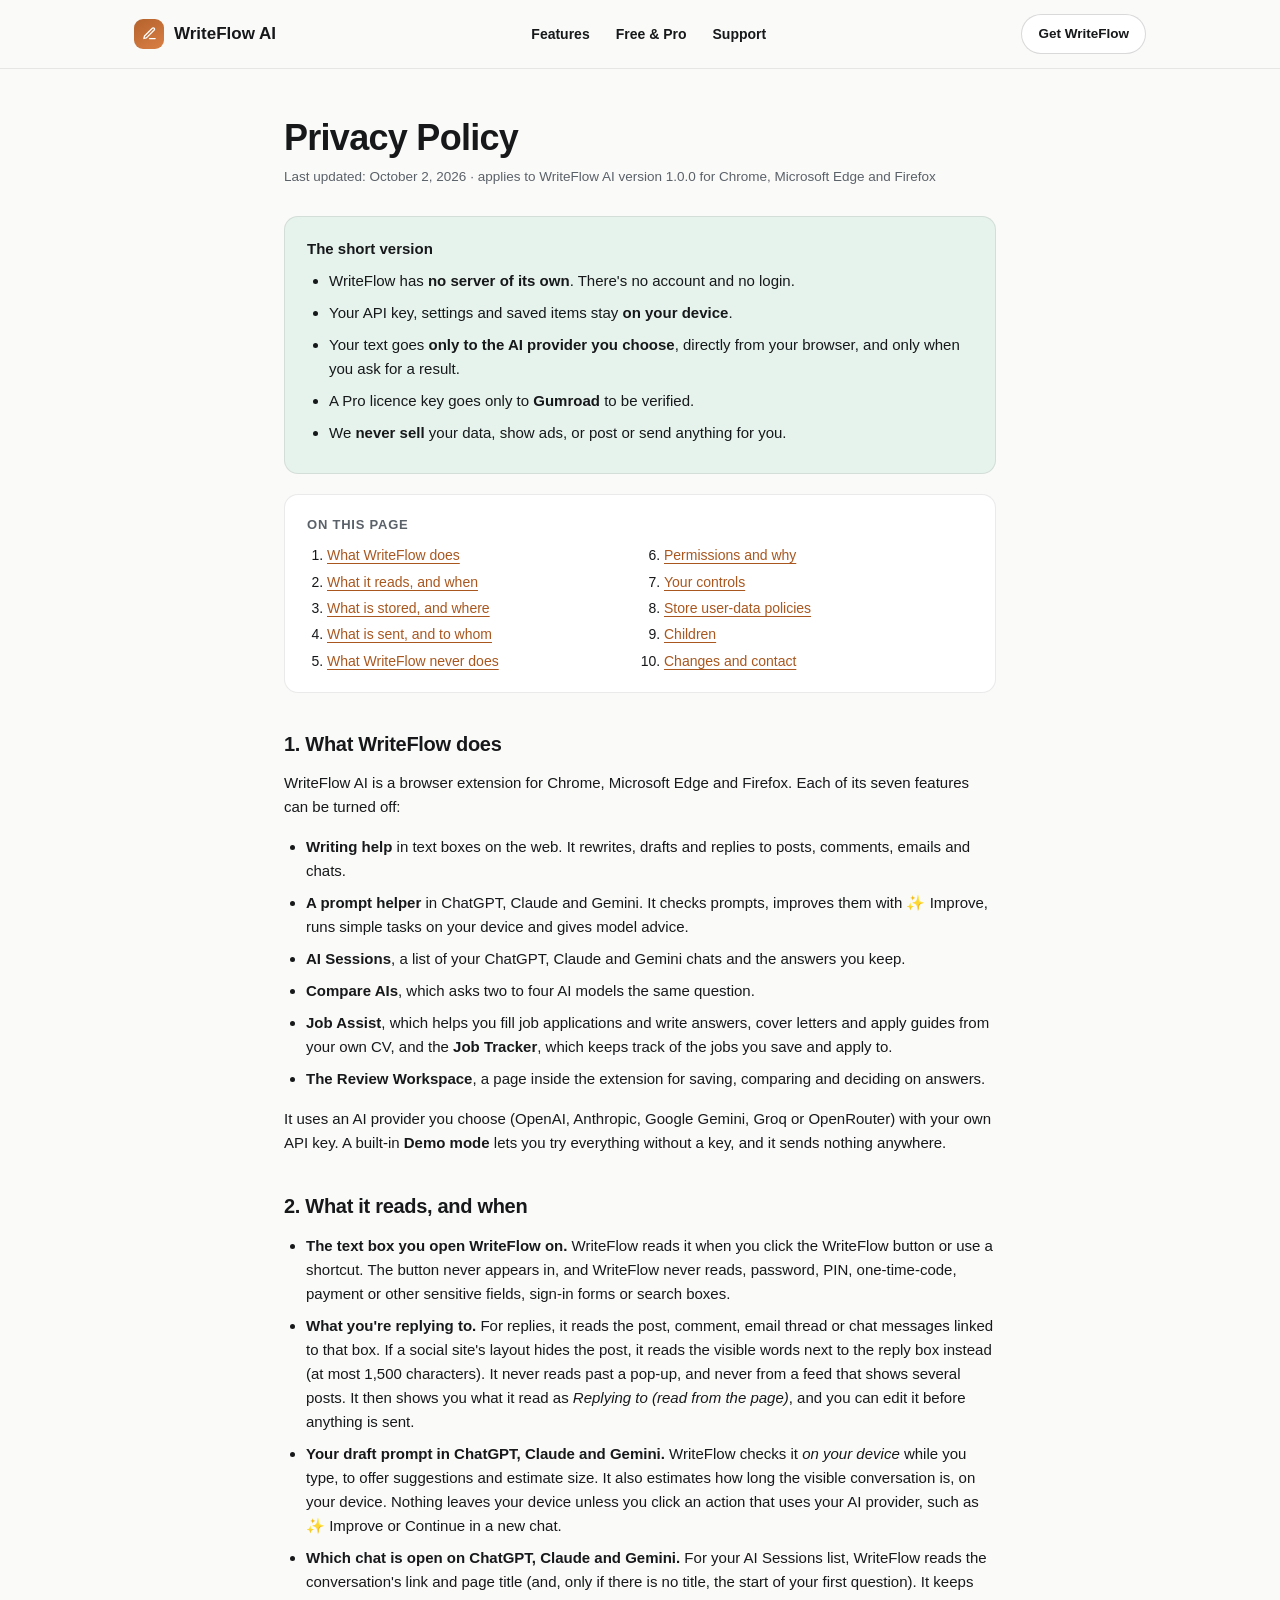
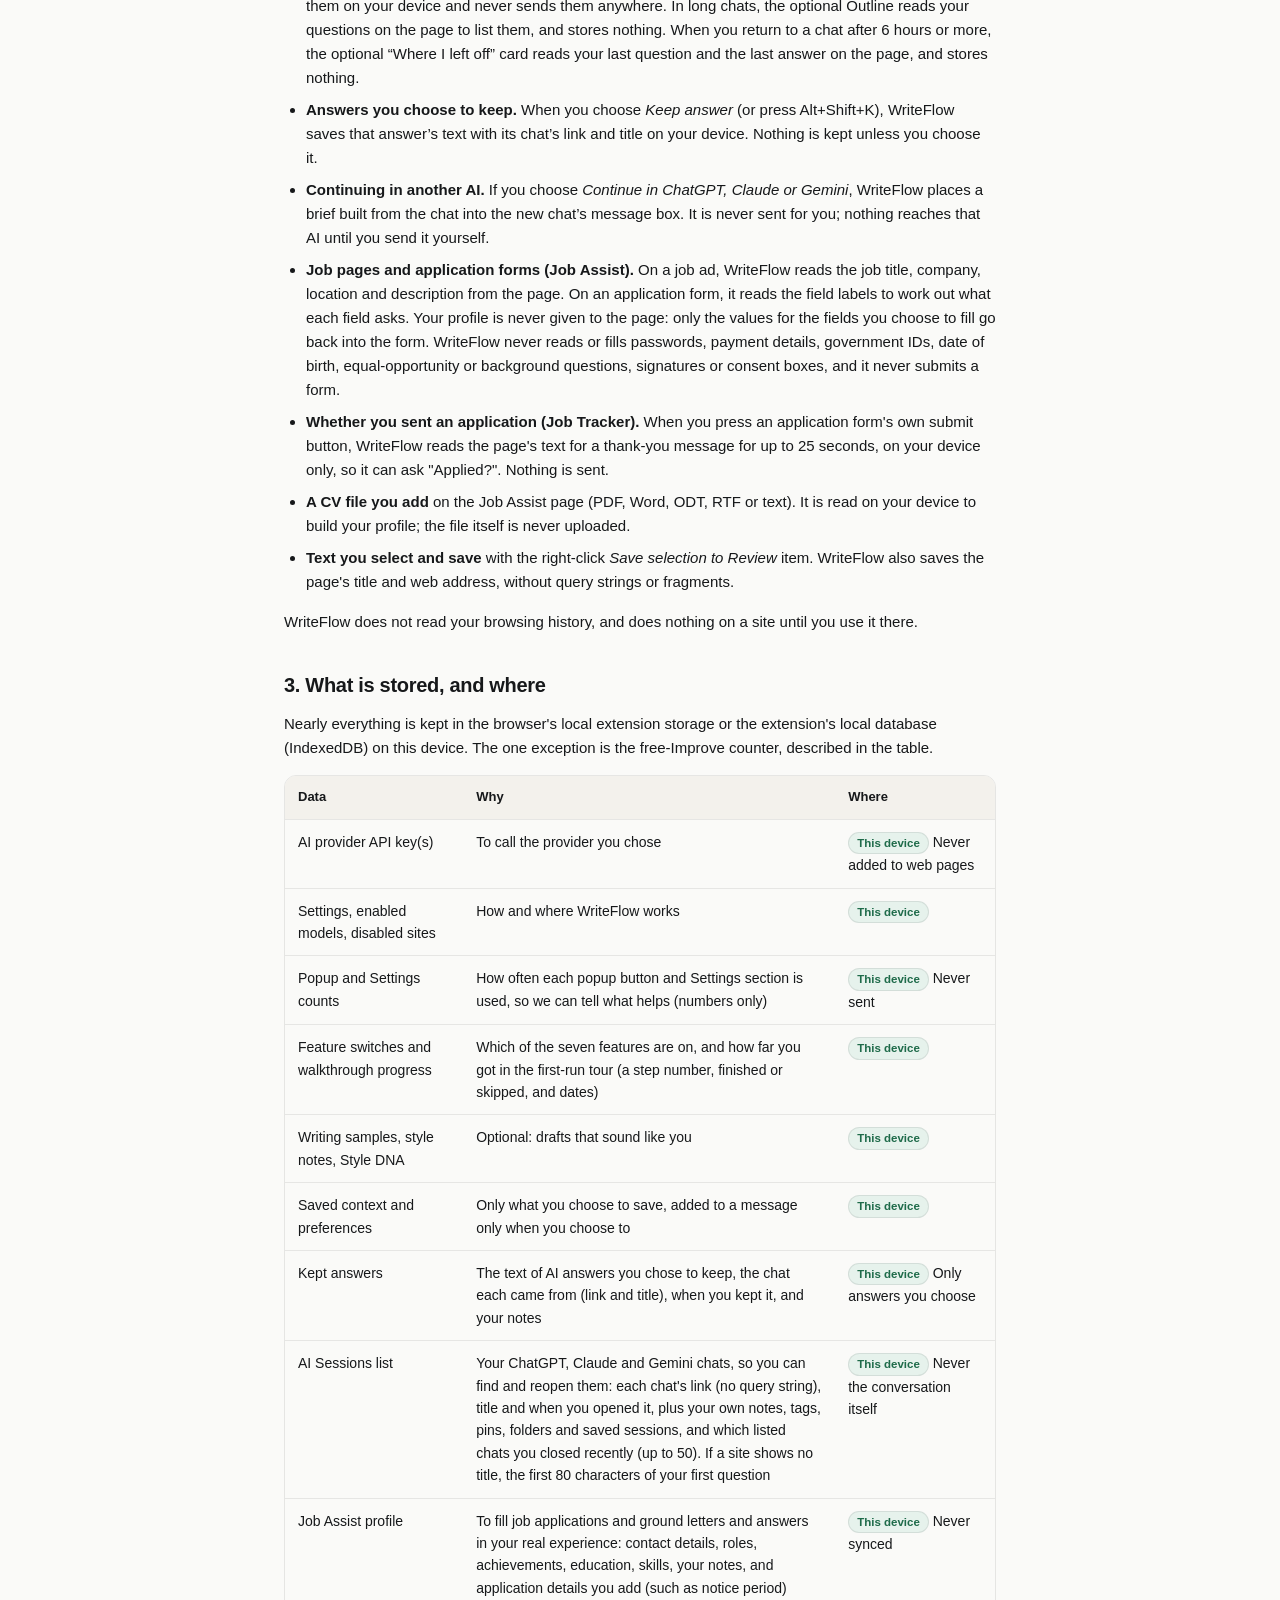
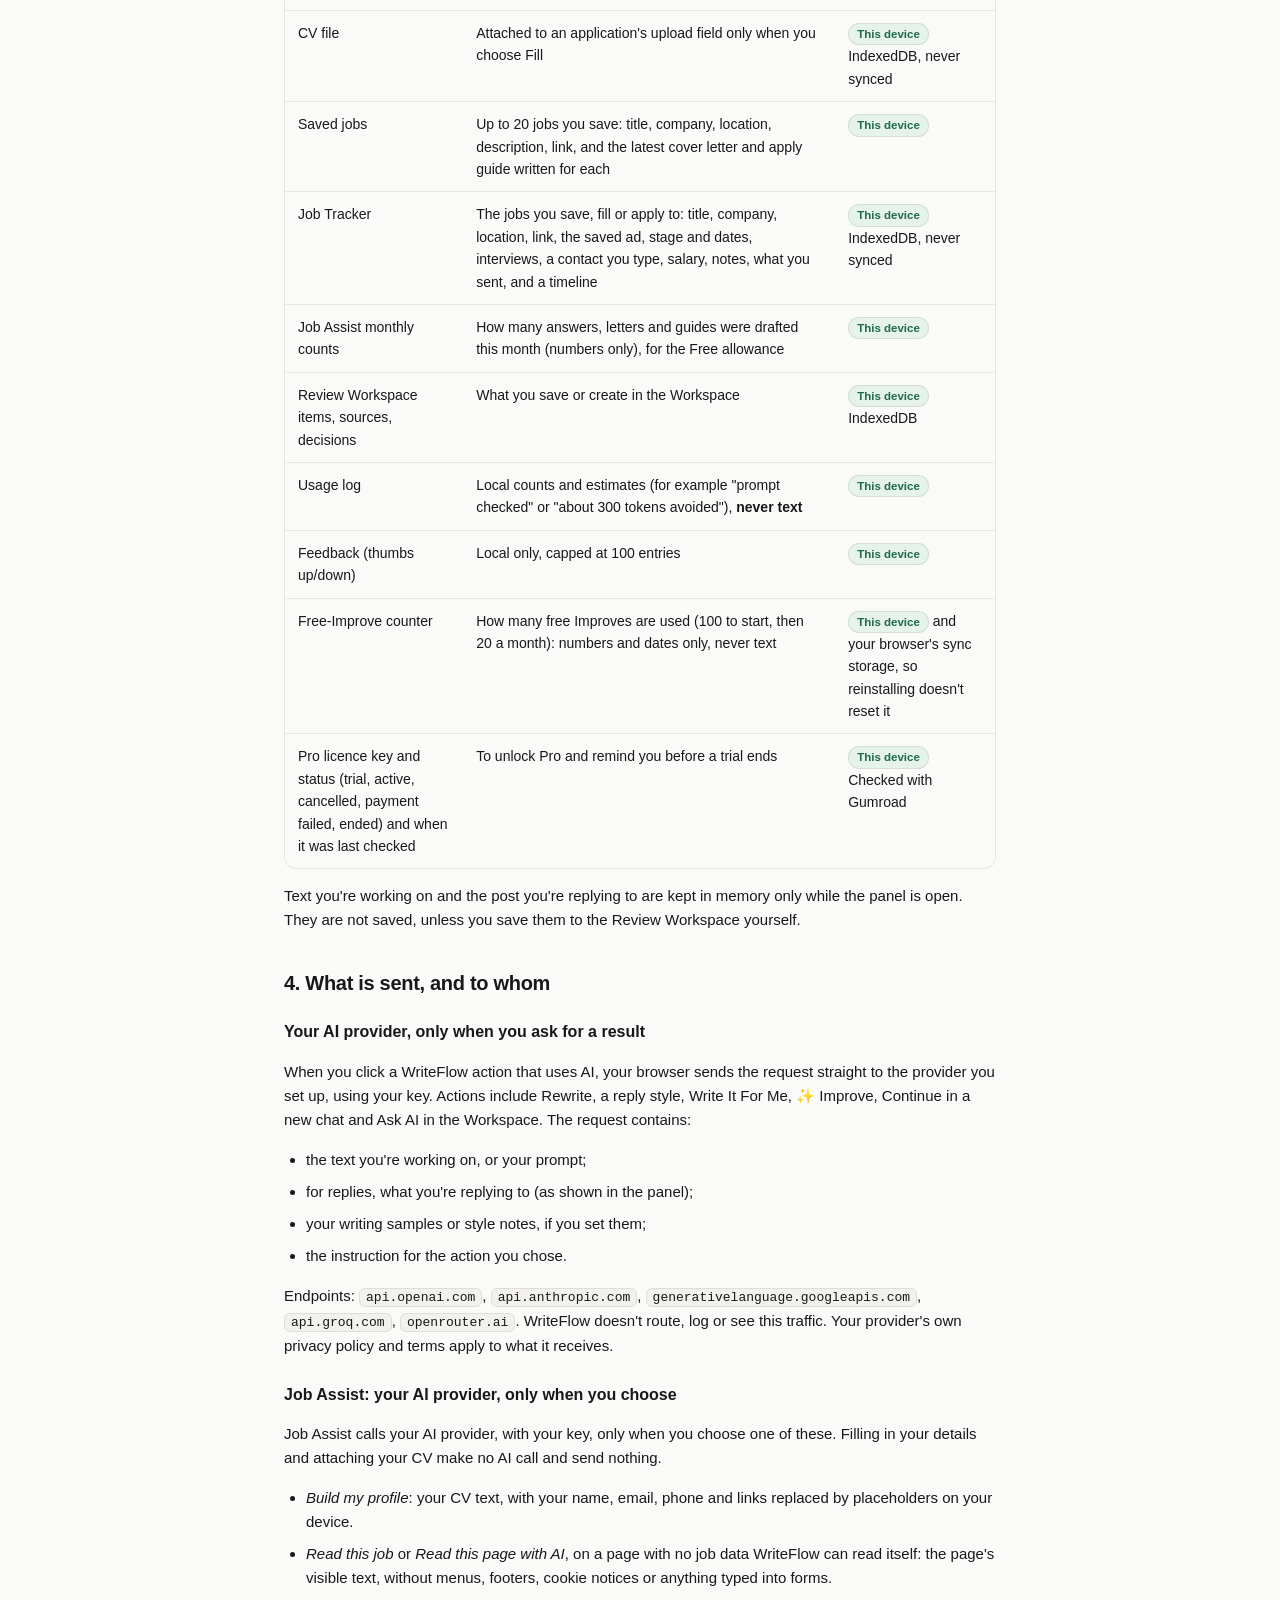
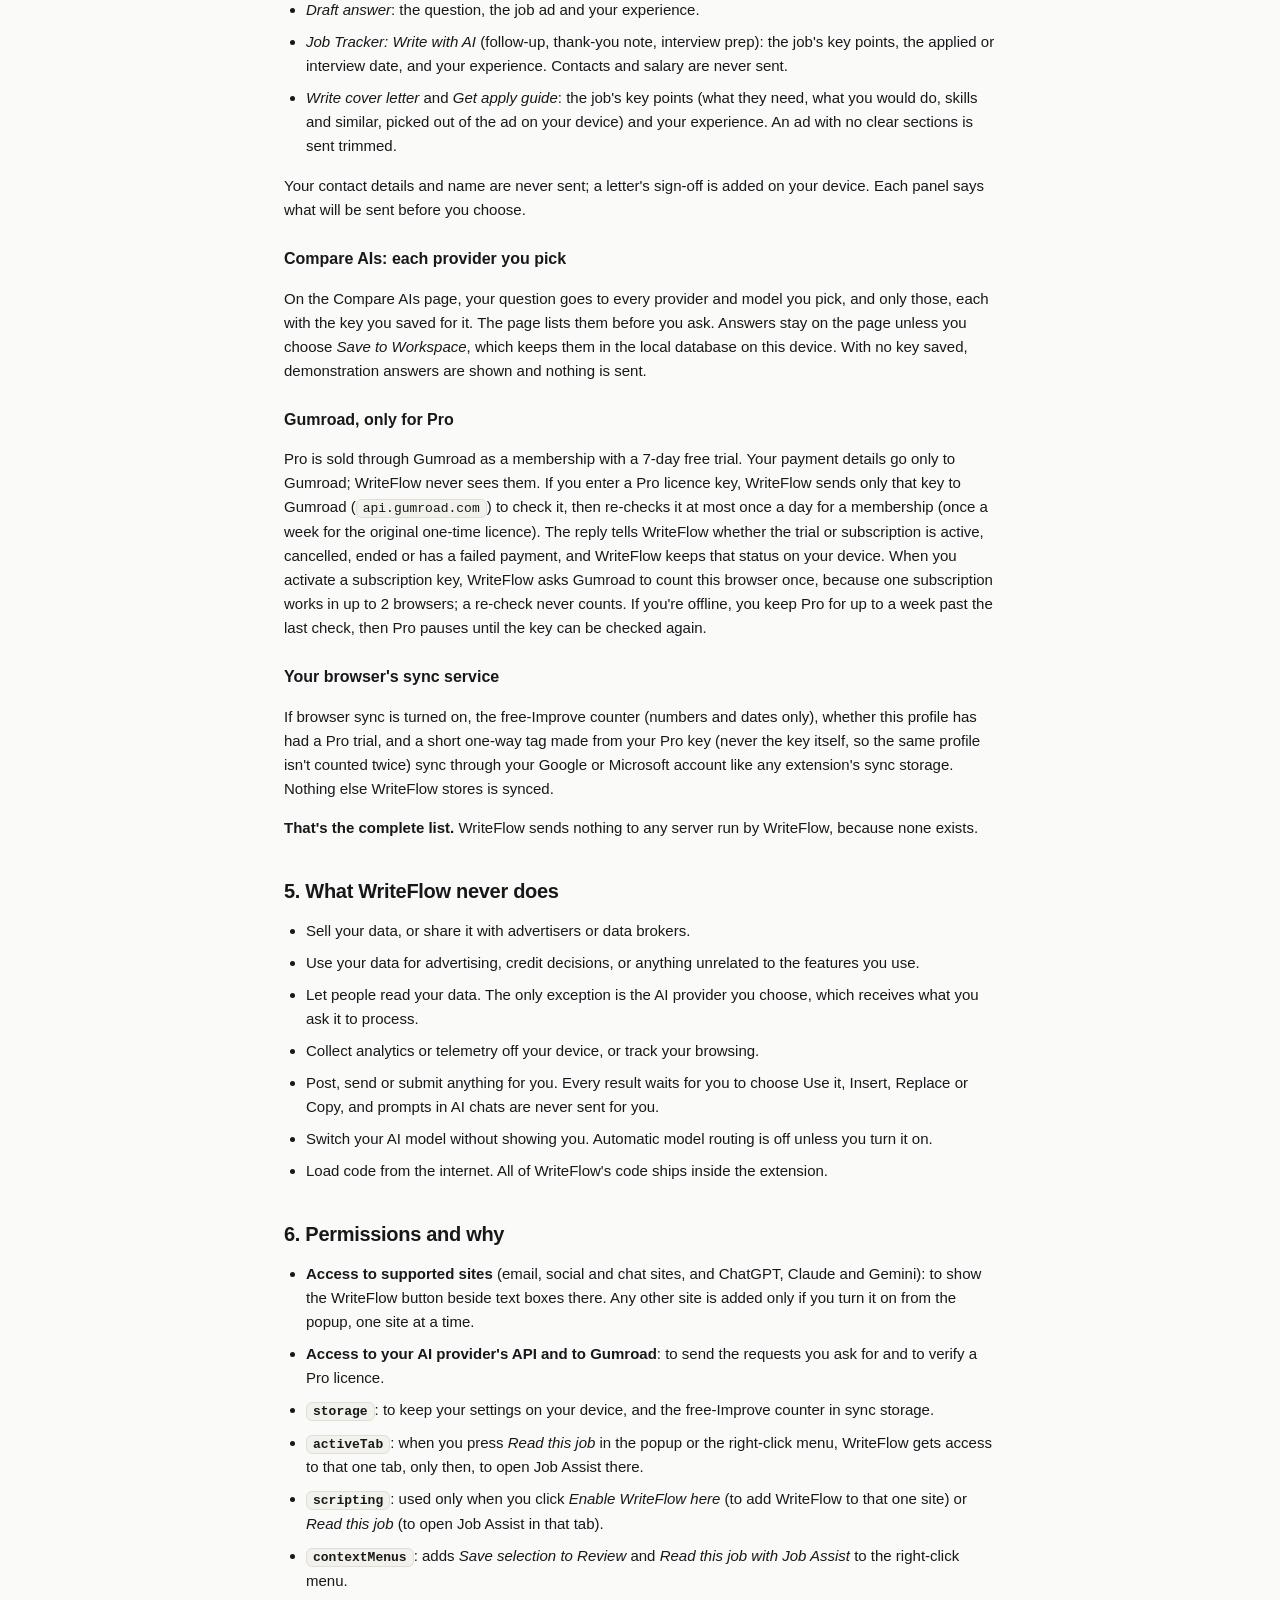
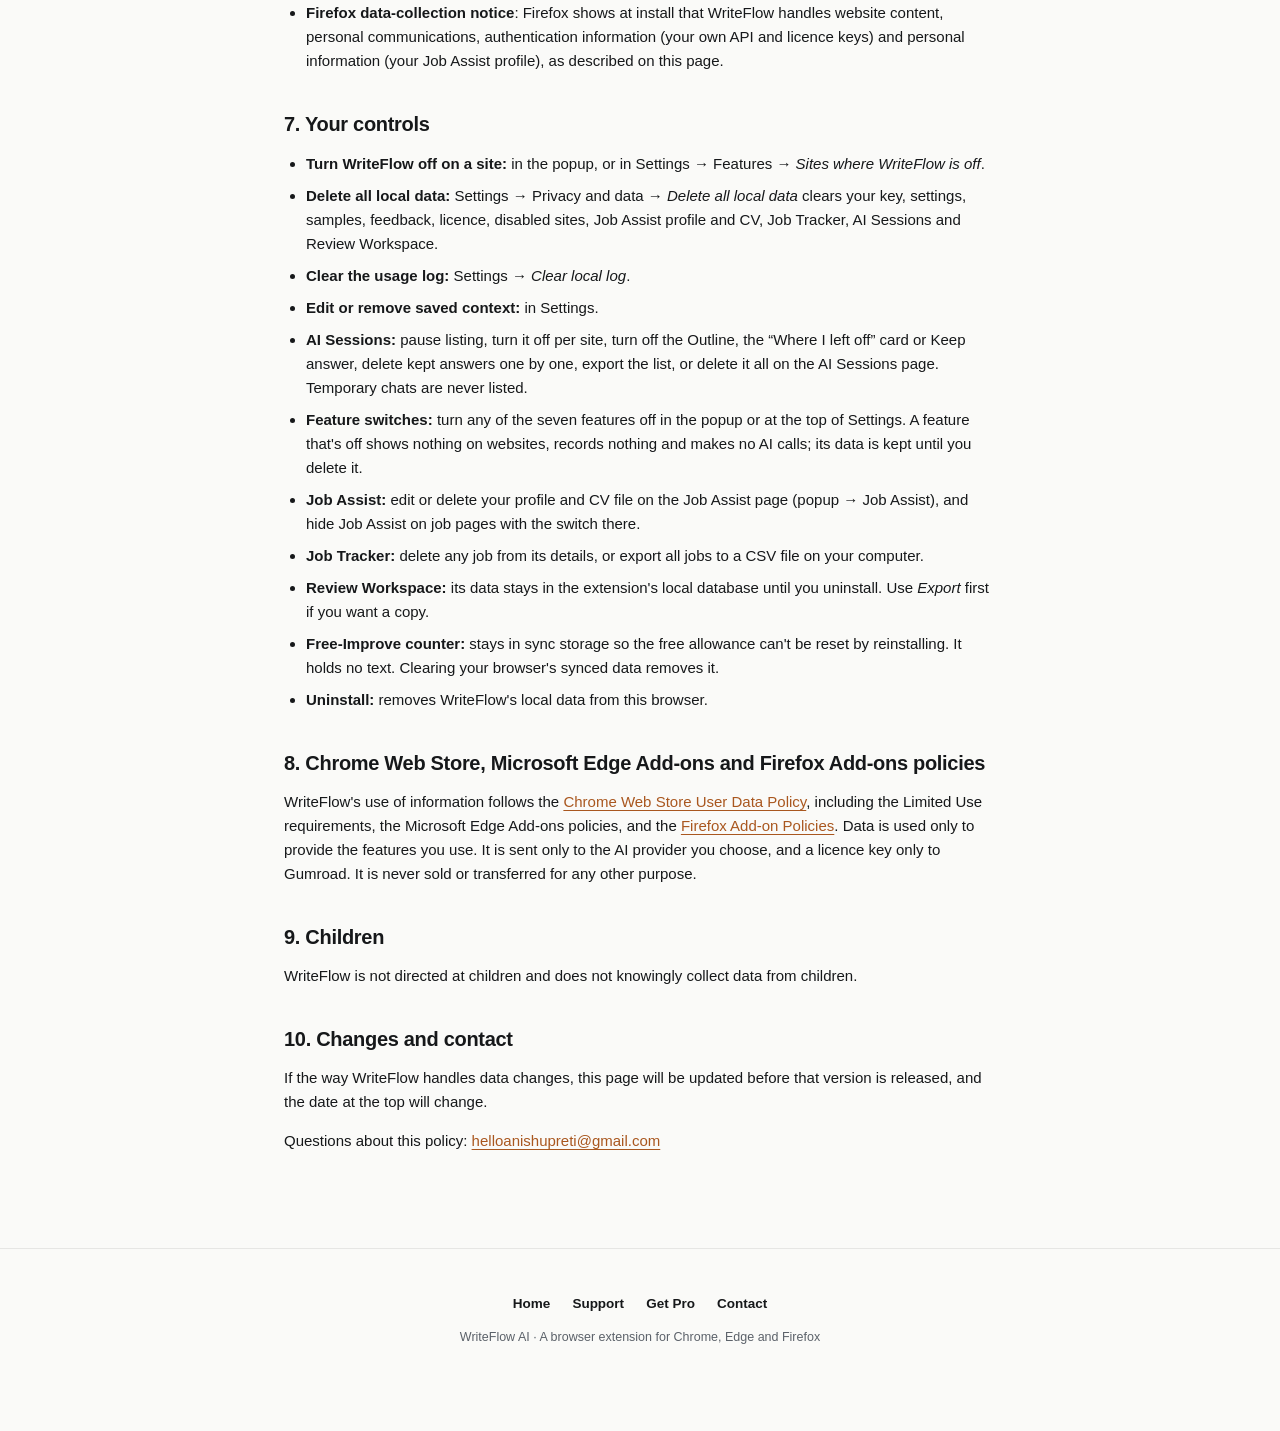
==== commit c541c80a: "Add files via upload" ====
--- a/privacy-policy.html
+++ b/privacy-policy.html
@@ -19,7 +19,7 @@
 
 <main class="doc" id="main">
   <h1>Privacy Policy</h1>
-  <p class="meta">Last updated: September 27, 2026 · applies to WriteFlow AI version 0.49.1 for Chrome and Microsoft Edge</p>
+  <p class="meta">Last updated: October 2, 2026 · applies to WriteFlow AI version 1.0.0 for Chrome, Microsoft Edge and Firefox</p>
 
   <div class="summary-card">
     <p><b>The short version</b></p>
@@ -49,19 +49,28 @@
   </nav>
 
   <h2 id="what">1. What WriteFlow does</h2>
-  <p>WriteFlow AI is a browser extension with three parts:</p>
+  <p>WriteFlow AI is a browser extension for Chrome, Microsoft Edge and Firefox. Each of its seven features can be turned off:</p>
   <ul>
     <li><b>Writing help</b> in text boxes on the web. It rewrites, drafts and replies to posts, comments, emails and chats.</li>
     <li><b>A prompt helper</b> in ChatGPT, Claude and Gemini. It checks prompts, improves them with ✨ Improve, runs simple tasks on your device and gives model advice.</li>
+    <li><b>AI Sessions</b>, a list of your ChatGPT, Claude and Gemini chats and the answers you keep.</li>
+    <li><b>Compare AIs</b>, which asks two to four AI models the same question.</li>
+    <li><b>Job Assist</b>, which helps you fill job applications and write answers, cover letters and apply guides from your own CV, and the <b>Job Tracker</b>, which keeps track of the jobs you save and apply to.</li>
     <li><b>The Review Workspace</b>, a page inside the extension for saving, comparing and deciding on answers.</li>
   </ul>
-  <p>It uses an AI provider you choose (OpenAI, Anthropic, Google Gemini, Groq or OpenRouter) with your own API key. A built-in <b>Mock</b> provider lets you try everything without a key, and it sends nothing anywhere.</p>
+  <p>It uses an AI provider you choose (OpenAI, Anthropic, Google Gemini, Groq or OpenRouter) with your own API key. A built-in <b>Demo mode</b> lets you try everything without a key, and it sends nothing anywhere.</p>
 
   <h2 id="read">2. What it reads, and when</h2>
   <ul>
-    <li><b>The text box you open WriteFlow on.</b> WriteFlow reads it when you click the W button or use a shortcut. It never reads password, payment or other sensitive fields.</li>
+    <li><b>The text box you open WriteFlow on.</b> WriteFlow reads it when you click the WriteFlow button or use a shortcut. The button never appears in, and WriteFlow never reads, password, PIN, one-time-code, payment or other sensitive fields, sign-in forms or search boxes.</li>
     <li><b>What you're replying to.</b> For replies, it reads the post, comment, email thread or chat messages linked to that box. If a social site's layout hides the post, it reads the visible words next to the reply box instead (at most 1,500 characters). It never reads past a pop-up, and never from a feed that shows several posts. It then shows you what it read as <i>Replying to (read from the page)</i>, and you can edit it before anything is sent.</li>
     <li><b>Your draft prompt in ChatGPT, Claude and Gemini.</b> WriteFlow checks it <i>on your device</i> while you type, to offer suggestions and estimate size. It also estimates how long the visible conversation is, on your device. Nothing leaves your device unless you click an action that uses your AI provider, such as ✨ Improve or Continue in a new chat.</li>
+    <li><b>Which chat is open on ChatGPT, Claude and Gemini.</b> For your AI Sessions list, WriteFlow reads the conversation's link and page title (and, only if there is no title, the start of your first question). It keeps them on your device and never sends them anywhere. In long chats, the optional Outline reads your questions on the page to list them, and stores nothing. When you return to a chat after 6 hours or more, the optional “Where I left off” card reads your last question and the last answer on the page, and stores nothing.</li>
+    <li><b>Answers you choose to keep.</b> When you choose <i>Keep answer</i> (or press Alt+Shift+K), WriteFlow saves that answer’s text with its chat’s link and title on your device. Nothing is kept unless you choose it.</li>
+    <li><b>Continuing in another AI.</b> If you choose <i>Continue in ChatGPT, Claude or Gemini</i>, WriteFlow places a brief built from the chat into the new chat’s message box. It is never sent for you; nothing reaches that AI until you send it yourself.</li>
+    <li><b>Job pages and application forms (Job Assist).</b> On a job ad, WriteFlow reads the job title, company, location and description from the page. On an application form, it reads the field labels to work out what each field asks. Your profile is never given to the page: only the values for the fields you choose to fill go back into the form. WriteFlow never reads or fills passwords, payment details, government IDs, date of birth, equal-opportunity or background questions, signatures or consent boxes, and it never submits a form.</li>
+    <li><b>Whether you sent an application (Job Tracker).</b> When you press an application form's own submit button, WriteFlow reads the page's text for a thank-you message for up to 25 seconds, on your device only, so it can ask "Applied?". Nothing is sent.</li>
+    <li><b>A CV file you add</b> on the Job Assist page (PDF, Word, ODT, RTF or text). It is read on your device to build your profile; the file itself is never uploaded.</li>
     <li><b>Text you select and save</b> with the right-click <i>Save selection to Review</i> item. WriteFlow also saves the page's title and web address, without query strings or fragments.</li>
   </ul>
   <p>WriteFlow does not read your browsing history, and does nothing on a site until you use it there.</p>
@@ -74,13 +83,22 @@
       <tbody>
         <tr><td>AI provider API key(s)</td><td>To call the provider you chose</td><td><span class="tag local">This device</span> Never added to web pages</td></tr>
         <tr><td>Settings, enabled models, disabled sites</td><td>How and where WriteFlow works</td><td><span class="tag local">This device</span></td></tr>
+        <tr><td>Popup and Settings counts</td><td>How often each popup button and Settings section is used, so we can tell what helps (numbers only)</td><td><span class="tag local">This device</span> Never sent</td></tr>
+        <tr><td>Feature switches and walkthrough progress</td><td>Which of the seven features are on, and how far you got in the first-run tour (a step number, finished or skipped, and dates)</td><td><span class="tag local">This device</span></td></tr>
         <tr><td>Writing samples, style notes, Style DNA</td><td>Optional: drafts that sound like you</td><td><span class="tag local">This device</span></td></tr>
         <tr><td>Saved context and preferences</td><td>Only what you choose to save, added to a message only when you choose to</td><td><span class="tag local">This device</span></td></tr>
+        <tr><td>Kept answers</td><td>The text of AI answers you chose to keep, the chat each came from (link and title), when you kept it, and your notes</td><td><span class="tag local">This device</span> Only answers you choose</td></tr>
+        <tr><td>AI Sessions list</td><td>Your ChatGPT, Claude and Gemini chats, so you can find and reopen them: each chat's link (no query string), title and when you opened it, plus your own notes, tags, pins, folders and saved sessions, and which listed chats you closed recently (up to 50). If a site shows no title, the first 80 characters of your first question</td><td><span class="tag local">This device</span> Never the conversation itself</td></tr>
+        <tr><td>Job Assist profile</td><td>To fill job applications and ground letters and answers in your real experience: contact details, roles, achievements, education, skills, your notes, and application details you add (such as notice period)</td><td><span class="tag local">This device</span> Never synced</td></tr>
+        <tr><td>CV file</td><td>Attached to an application's upload field only when you choose Fill</td><td><span class="tag local">This device</span> IndexedDB, never synced</td></tr>
+        <tr><td>Saved jobs</td><td>Up to 20 jobs you save: title, company, location, description, link, and the latest cover letter and apply guide written for each</td><td><span class="tag local">This device</span></td></tr>
+        <tr><td>Job Tracker</td><td>The jobs you save, fill or apply to: title, company, location, link, the saved ad, stage and dates, interviews, a contact you type, salary, notes, what you sent, and a timeline</td><td><span class="tag local">This device</span> IndexedDB, never synced</td></tr>
+        <tr><td>Job Assist monthly counts</td><td>How many answers, letters and guides were drafted this month (numbers only), for the Free allowance</td><td><span class="tag local">This device</span></td></tr>
         <tr><td>Review Workspace items, sources, decisions</td><td>What you save or create in the Workspace</td><td><span class="tag local">This device</span> IndexedDB</td></tr>
         <tr><td>Usage log</td><td>Local counts and estimates (for example "prompt checked" or "about 300 tokens avoided"), <b>never text</b></td><td><span class="tag local">This device</span></td></tr>
         <tr><td>Feedback (thumbs up/down)</td><td>Local only, capped at 100 entries</td><td><span class="tag local">This device</span></td></tr>
-        <tr><td>Free-Improve counter</td><td>How many of your 100 free Improves are used: numbers and dates only, never text</td><td><span class="tag local">This device</span> and your browser's sync storage, so reinstalling doesn't reset it</td></tr>
-        <tr><td>Pro licence key and status</td><td>To unlock Pro</td><td><span class="tag local">This device</span> Checked with Gumroad</td></tr>
+        <tr><td>Free-Improve counter</td><td>How many free Improves are used (100 to start, then 20 a month): numbers and dates only, never text</td><td><span class="tag local">This device</span> and your browser's sync storage, so reinstalling doesn't reset it</td></tr>
+        <tr><td>Pro licence key and status (trial, active, cancelled, payment failed, ended) and when it was last checked</td><td>To unlock Pro and remind you before a trial ends</td><td><span class="tag local">This device</span> Checked with Gumroad</td></tr>
       </tbody>
     </table>
   </div>
@@ -96,10 +114,22 @@
     <li>the instruction for the action you chose.</li>
   </ul>
   <p>Endpoints: <code>api.openai.com</code>, <code>api.anthropic.com</code>, <code>generativelanguage.googleapis.com</code>, <code>api.groq.com</code>, <code>openrouter.ai</code>. WriteFlow doesn't route, log or see this traffic. Your provider's own privacy policy and terms apply to what it receives.</p>
-  <h3>Gumroad, only for a Pro licence</h3>
-  <p>If you enter a Pro licence key, WriteFlow sends it to Gumroad (<code>api.gumroad.com</code>) to verify it, then re-checks it at most once a week. A re-check doesn't count as a licence use. If a check fails because you're offline, you keep Pro.</p>
+  <h3>Job Assist: your AI provider, only when you choose</h3>
+  <p>Job Assist calls your AI provider, with your key, only when you choose one of these. Filling in your details and attaching your CV make no AI call and send nothing.</p>
+  <ul>
+    <li><i>Build my profile</i>: your CV text, with your name, email, phone and links replaced by placeholders on your device.</li>
+    <li><i>Read this job</i> or <i>Read this page with AI</i>, on a page with no job data WriteFlow can read itself: the page's visible text, without menus, footers, cookie notices or anything typed into forms.</li>
+    <li><i>Draft answer</i>: the question, the job ad and your experience.</li>
+    <li><i>Job Tracker: Write with AI</i> (follow-up, thank-you note, interview prep): the job's key points, the applied or interview date, and your experience. Contacts and salary are never sent.</li>
+    <li><i>Write cover letter</i> and <i>Get apply guide</i>: the job's key points (what they need, what you would do, skills and similar, picked out of the ad on your device) and your experience. An ad with no clear sections is sent trimmed.</li>
+  </ul>
+  <p>Your contact details and name are never sent; a letter's sign-off is added on your device. Each panel says what will be sent before you choose.</p>
+  <h3>Compare AIs: each provider you pick</h3>
+  <p>On the Compare AIs page, your question goes to every provider and model you pick, and only those, each with the key you saved for it. The page lists them before you ask. Answers stay on the page unless you choose <i>Save to Workspace</i>, which keeps them in the local database on this device. With no key saved, demonstration answers are shown and nothing is sent.</p>
+  <h3>Gumroad, only for Pro</h3>
+  <p>Pro is sold through Gumroad as a membership with a 7-day free trial. Your payment details go only to Gumroad; WriteFlow never sees them. If you enter a Pro licence key, WriteFlow sends only that key to Gumroad (<code>api.gumroad.com</code>) to check it, then re-checks it at most once a day for a membership (once a week for the original one-time licence). The reply tells WriteFlow whether the trial or subscription is active, cancelled, ended or has a failed payment, and WriteFlow keeps that status on your device. When you activate a subscription key, WriteFlow asks Gumroad to count this browser once, because one subscription works in up to 2 browsers; a re-check never counts. If you're offline, you keep Pro for up to a week past the last check, then Pro pauses until the key can be checked again.</p>
   <h3>Your browser's sync service</h3>
-  <p>If browser sync is turned on, the free-Improve counter (numbers and dates only) syncs through your Google or Microsoft account like any extension's sync storage. Nothing else WriteFlow stores is synced.</p>
+  <p>If browser sync is turned on, the free-Improve counter (numbers and dates only), whether this profile has had a Pro trial, and a short one-way tag made from your Pro key (never the key itself, so the same profile isn't counted twice) sync through your Google or Microsoft account like any extension's sync storage. Nothing else WriteFlow stores is synced.</p>
   <p><b>That's the complete list.</b> WriteFlow sends nothing to any server run by WriteFlow, because none exists.</p>
 
   <h2 id="never">5. What WriteFlow never does</h2>
@@ -118,23 +148,29 @@
     <li><b>Access to supported sites</b> (email, social and chat sites, and ChatGPT, Claude and Gemini): to show the WriteFlow button beside text boxes there. Any other site is added only if you turn it on from the popup, one site at a time.</li>
     <li><b>Access to your AI provider's API and to Gumroad</b>: to send the requests you ask for and to verify a Pro licence.</li>
     <li><b><code>storage</code></b>: to keep your settings on your device, and the free-Improve counter in sync storage.</li>
-    <li><b><code>scripting</code></b>: used only when you click <i>Enable WriteFlow here</i>, to add WriteFlow to that one site.</li>
-    <li><b><code>contextMenus</code></b>: adds <i>Save selection to Review</i> to the right-click menu.</li>
+    <li><b><code>activeTab</code></b>: when you press <i>Read this job</i> in the popup or the right-click menu, WriteFlow gets access to that one tab, only then, to open Job Assist there.</li>
+    <li><b><code>scripting</code></b>: used only when you click <i>Enable WriteFlow here</i> (to add WriteFlow to that one site) or <i>Read this job</i> (to open Job Assist in that tab).</li>
+    <li><b><code>contextMenus</code></b>: adds <i>Save selection to Review</i> and <i>Read this job with Job Assist</i> to the right-click menu.</li>
+    <li><b>Firefox data-collection notice</b>: Firefox shows at install that WriteFlow handles website content, personal communications, authentication information (your own API and licence keys) and personal information (your Job Assist profile), as described on this page.</li>
   </ul>
 
   <h2 id="controls">7. Your controls</h2>
   <ul>
-    <li><b>Turn WriteFlow off on a site:</b> in the popup, or in Settings → Disabled Sites.</li>
-    <li><b>Delete all local data:</b> Settings → Privacy &amp; Data → <i>Delete all local data</i> clears your key, settings, samples, feedback, licence and disabled sites.</li>
+    <li><b>Turn WriteFlow off on a site:</b> in the popup, or in Settings → Features → <i>Sites where WriteFlow is off</i>.</li>
+    <li><b>Delete all local data:</b> Settings → Privacy and data → <i>Delete all local data</i> clears your key, settings, samples, feedback, licence, disabled sites, Job Assist profile and CV, Job Tracker, AI Sessions and Review Workspace.</li>
     <li><b>Clear the usage log:</b> Settings → <i>Clear local log</i>.</li>
     <li><b>Edit or remove saved context:</b> in Settings.</li>
+    <li><b>AI Sessions:</b> pause listing, turn it off per site, turn off the Outline, the “Where I left off” card or Keep answer, delete kept answers one by one, export the list, or delete it all on the AI Sessions page. Temporary chats are never listed.</li>
+    <li><b>Feature switches:</b> turn any of the seven features off in the popup or at the top of Settings. A feature that's off shows nothing on websites, records nothing and makes no AI calls; its data is kept until you delete it.</li>
+    <li><b>Job Assist:</b> edit or delete your profile and CV file on the Job Assist page (popup → Job Assist), and hide Job Assist on job pages with the switch there.</li>
+    <li><b>Job Tracker:</b> delete any job from its details, or export all jobs to a CSV file on your computer.</li>
     <li><b>Review Workspace:</b> its data stays in the extension's local database until you uninstall. Use <i>Export</i> first if you want a copy.</li>
     <li><b>Free-Improve counter:</b> stays in sync storage so the free allowance can't be reset by reinstalling. It holds no text. Clearing your browser's synced data removes it.</li>
     <li><b>Uninstall:</b> removes WriteFlow's local data from this browser.</li>
   </ul>
 
-  <h2 id="store-policy">8. Chrome Web Store and Microsoft Edge Add-ons policies</h2>
-  <p>WriteFlow's use of information follows the <a href="https://developer.chrome.com/docs/webstore/program-policies/user-data-faq" target="_blank" rel="noopener">Chrome Web Store User Data Policy</a>, including the Limited Use requirements, and the Microsoft Edge Add-ons policies. Data is used only to provide the features you use. It is sent only to the AI provider you choose, and a licence key only to Gumroad. It is never sold or transferred for any other purpose.</p>
+  <h2 id="store-policy">8. Chrome Web Store, Microsoft Edge Add-ons and Firefox Add-ons policies</h2>
+  <p>WriteFlow's use of information follows the <a href="https://developer.chrome.com/docs/webstore/program-policies/user-data-faq" target="_blank" rel="noopener">Chrome Web Store User Data Policy</a>, including the Limited Use requirements, the Microsoft Edge Add-ons policies, and the <a href="https://extensionworkshop.com/documentation/publish/add-on-policies/" target="_blank" rel="noopener">Firefox Add-on Policies</a>. Data is used only to provide the features you use. It is sent only to the AI provider you choose, and a licence key only to Gumroad. It is never sold or transferred for any other purpose.</p>
 
   <h2 id="children">9. Children</h2>
   <p>WriteFlow is not directed at children and does not knowingly collect data from children.</p>
@@ -147,7 +183,7 @@
 <footer class="site-foot">
   <div class="wrap">
     <div class="foot-links"><a href="index.html">Home</a><a href="support.html">Support</a><a href="https://anishup.gumroad.com/l/writeflow-ai" target="_blank" rel="noopener">Get Pro</a><a href="mailto:helloanishupreti@gmail.com">Contact</a></div>
-    <div class="copyright">WriteFlow AI · A browser extension for Chrome and Edge</div>
+    <div class="copyright">WriteFlow AI · A browser extension for Chrome, Edge and Firefox</div>
   </div>
 </footer>
 </body>
--- a/site.css
+++ b/site.css
@@ -93,7 +93,7 @@
 .section-sub { color: var(--muted); font-size: 15.5px; margin: 0; }
 
 /* Three pillars */
-.pillars { display: grid; grid-template-columns: repeat(3, 1fr); gap: 18px; }
+.pillars { display: grid; grid-template-columns: repeat(2, 1fr); gap: 18px; }
 @media (max-width: 860px) { .pillars { grid-template-columns: 1fr; } }
 .pillar { background: var(--surface); border: 1px solid var(--border); border-radius: 16px; padding: 26px; display: flex; flex-direction: column; gap: 10px; }
 section.alt .pillar { background: var(--bg); }
